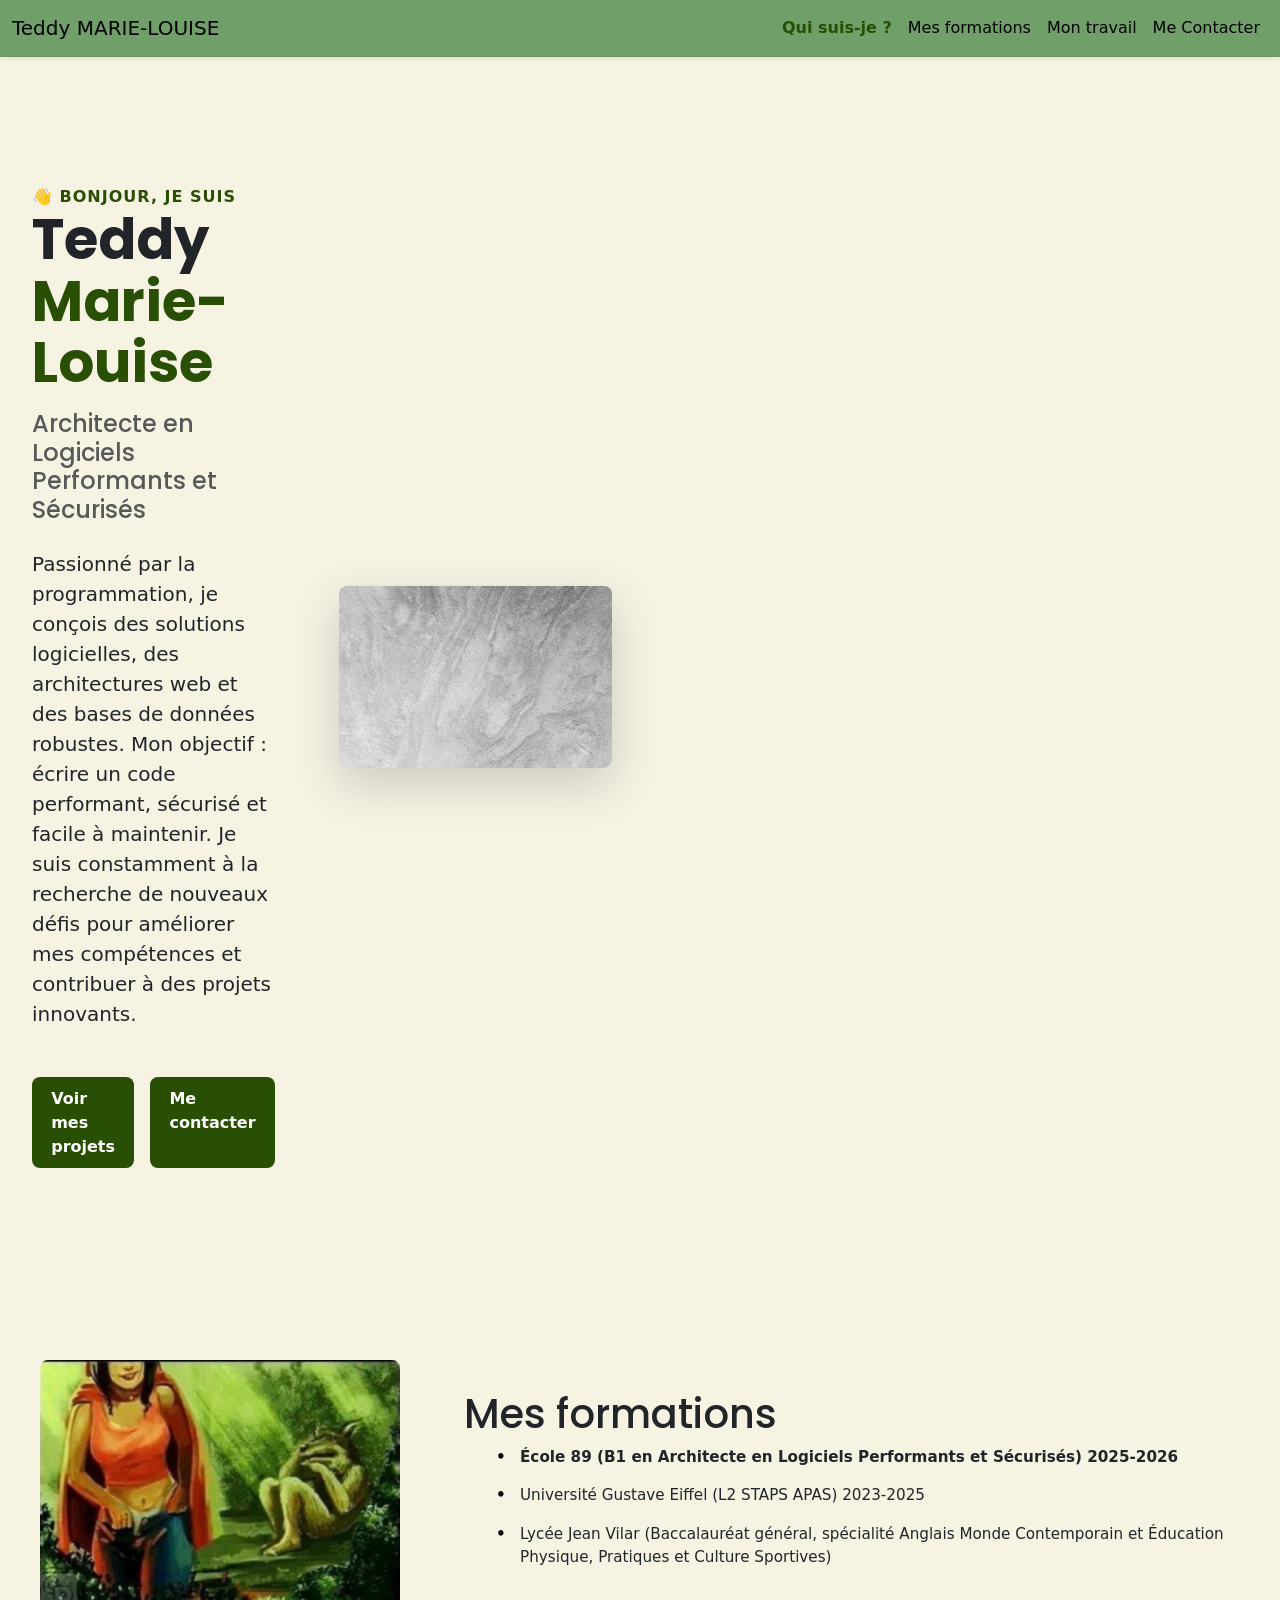
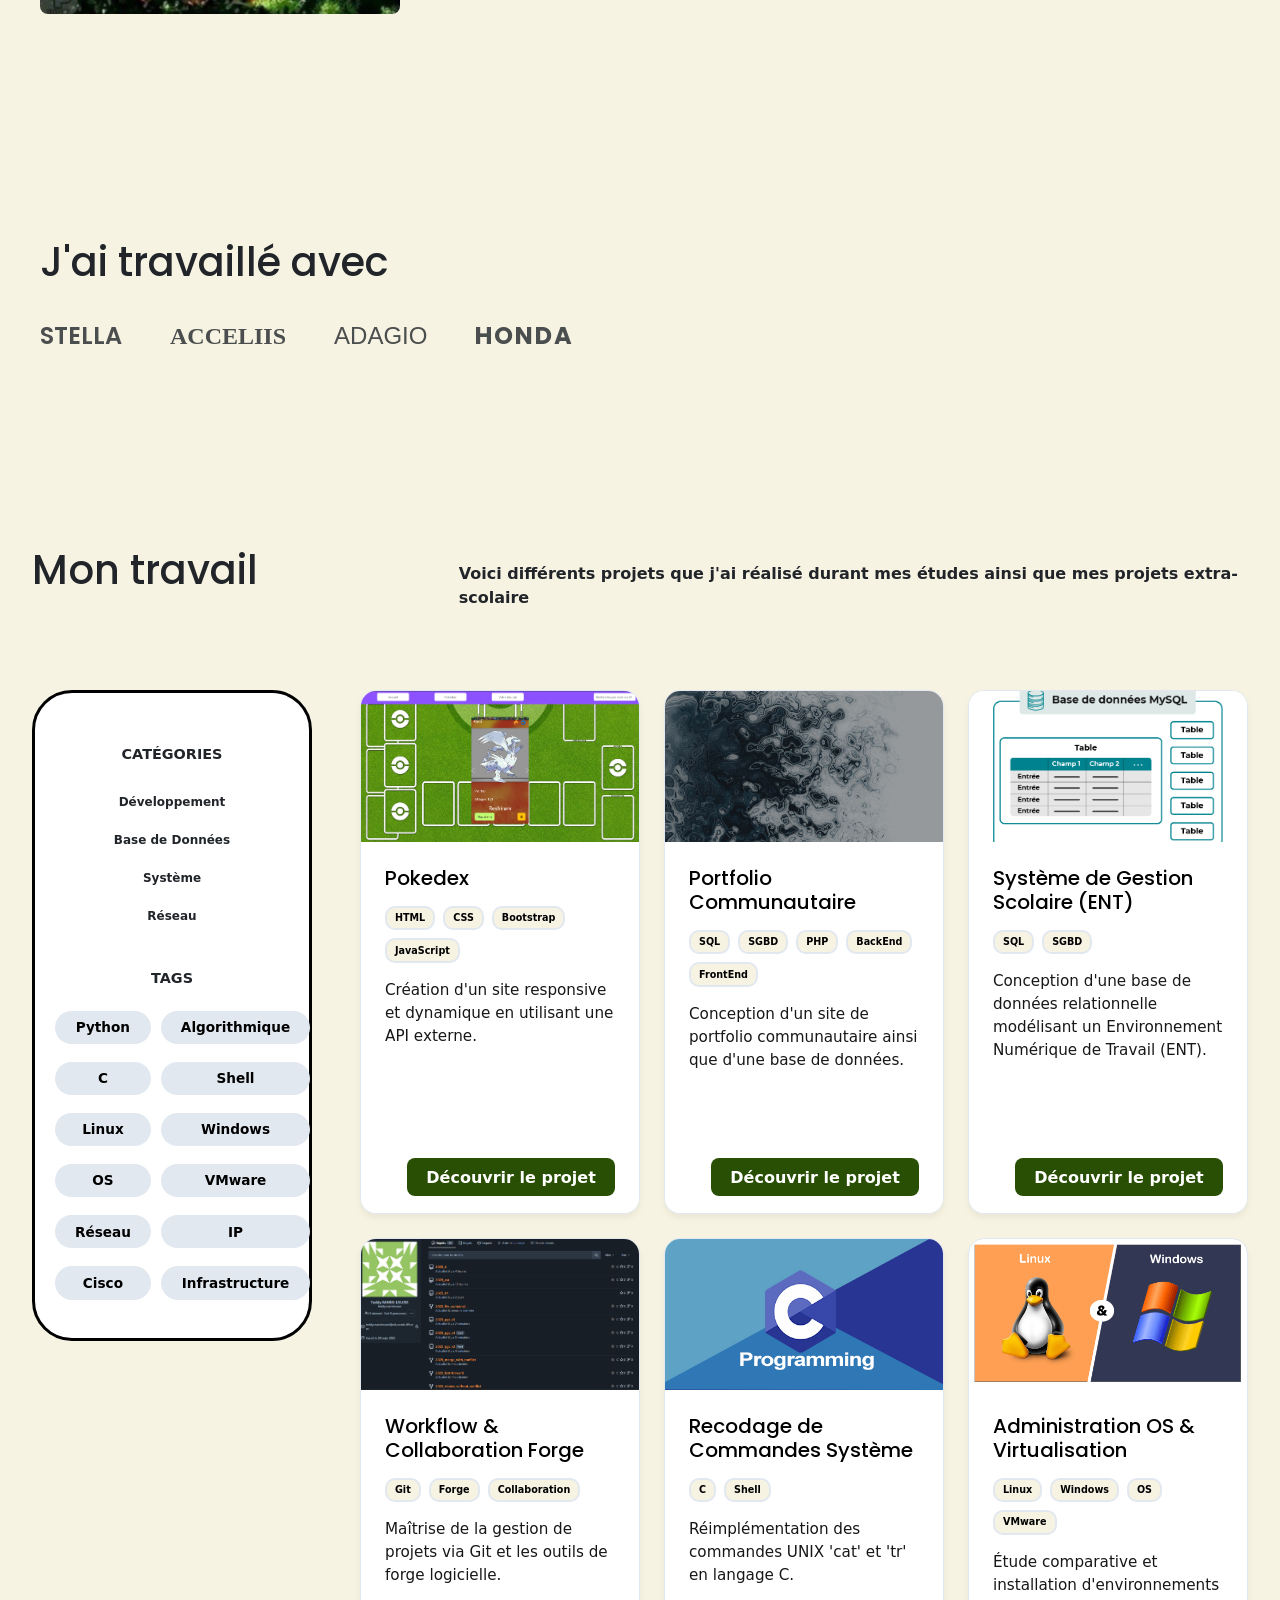
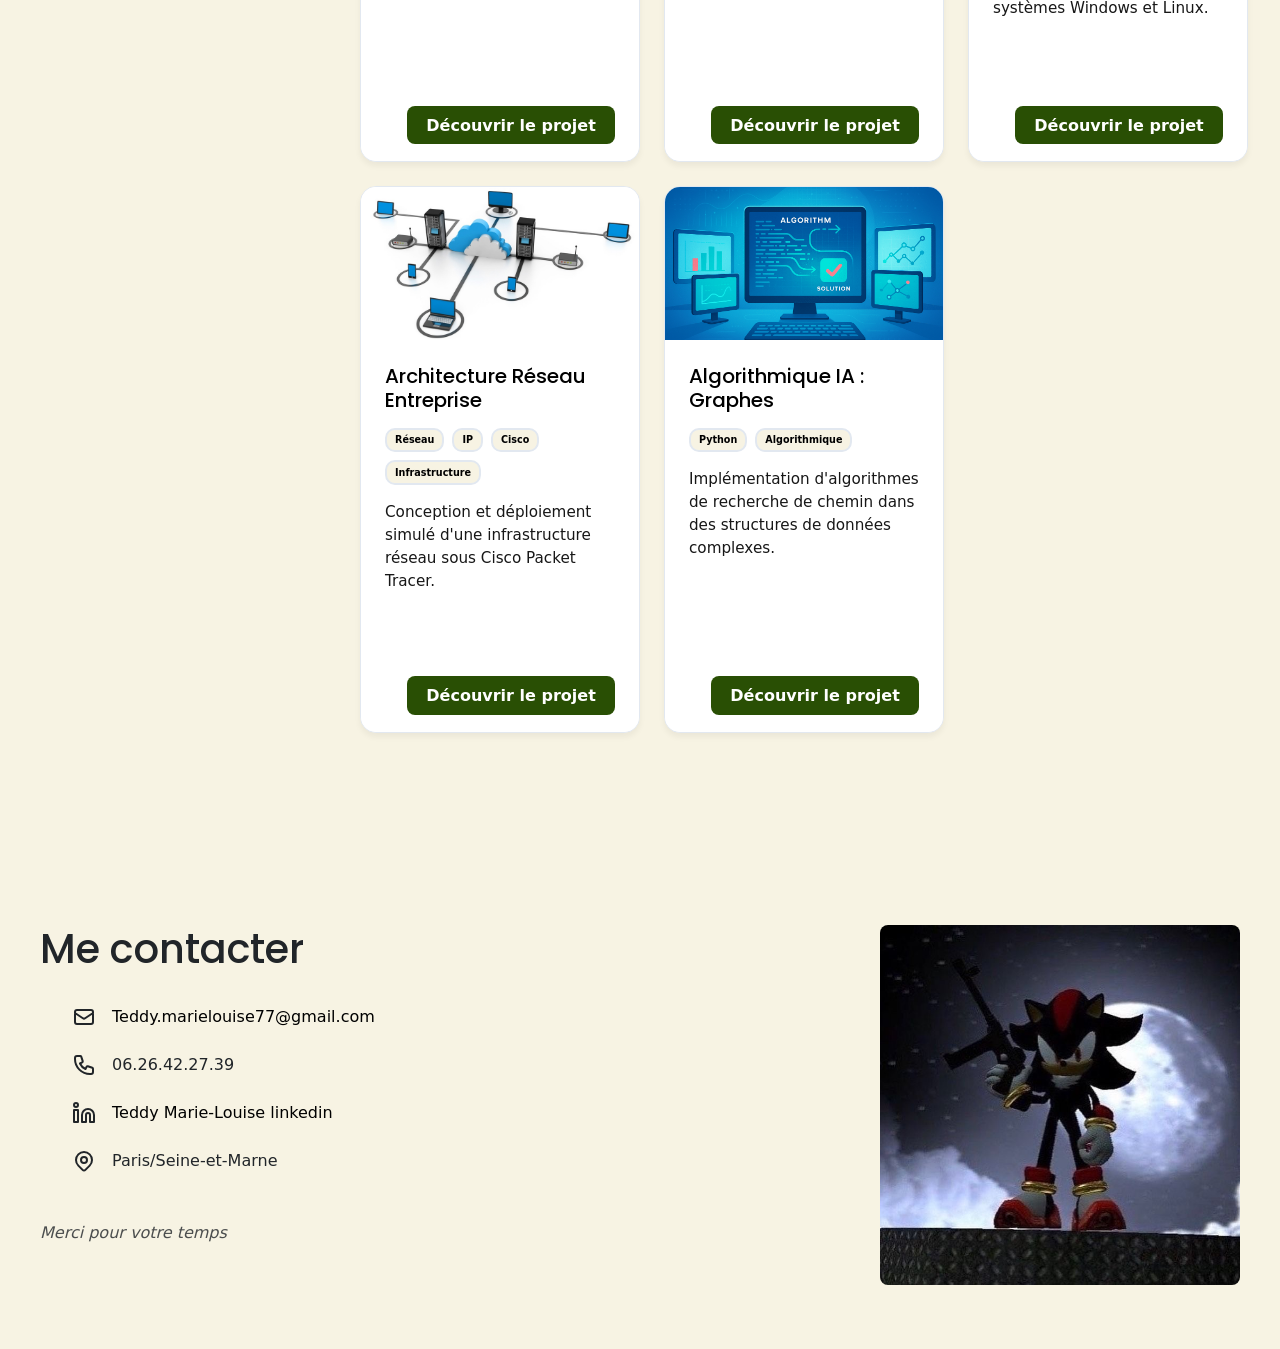
==== index.html @ 8deffcc7 "better pics" ====
<!DOCTYPE html>
<html lang="fr">
<head>
    <meta charset="UTF-8">
    <meta name="viewport" content="width=device-width, initial-scale=1.0">
    <title>Portfolio - Teddy Marie-louise</title>
    <link rel="preconnect" href="https://fonts.googleapis.com">
    <link rel="preconnect" href="https://fonts.gstatic.com" crossorigin>
    <link rel="stylesheet" href="css/style.css">
    <link href="https://fonts.googleapis.com/css2?family=Playfair+Display:ital,wght@0,600;0,700;1,600&family=Montserrat:wght@400;500;600&display=swap" rel="stylesheet">
    <link href="https://cdn.jsdelivr.net/npm/bootstrap@5.3.8/dist/css/bootstrap.min.css" rel="stylesheet" integrity="sha384-sRIl4kxILFvY47J16cr9ZwB07vP4J8+LH7qKQnuqkuIAvNWLzeN8tE5YBujZqJLB" crossorigin="anonymous">
    

</head>
<body data-bs-spy="scroll" data-bs-target=".navbar" data-bs-offset="70" tabindex="0">

<nav id="main-navbar" class="navbar navbar-expand-lg  sticky-top shadow-sm">
    <div class="container-fluid">
        <a class="navbar-brand" href="#presentation">Teddy MARIE-LOUISE</a>
        
        <button class="navbar-toggler" type="button" data-bs-toggle="collapse" data-bs-target="#navbarNav" aria-controls="navbarNav" aria-expanded="false" aria-label="Toggle navigation">
            <span class="navbar-toggler-icon"></span>
        </button>
        
        <div class="collapse navbar-collapse" id="navbarNav">
            <ul class="navbar-nav ms-auto"> <li class="nav-item">
                    <a class="nav-link" href="#presentation">Qui suis-je ?</a>
                </li>
                <li class="nav-item">
                    <a class="nav-link" href="#formations">Mes formations</a>
                </li>
                <li class="nav-item">
                    <a class="nav-link" href="#travail">Mon travail</a>
                </li>
                <li class="nav-item">
                    <a class="nav-link" href="#contact-section">Me Contacter</a>
                </li>
            </ul>
        </div>
    </div>
</nav>



<section id="presentation" class="hero container-portfolio">
    <div class="hero-content">
        <span id="greeting">👋 Bonjour, je suis</span>
        <h1 class="display-3 fw-bold mb-3">Teddy<br><span style="color: var(--accent-color);">Marie-Louise</span></h1>
        <h2 class="h4 mb-4 text-muted">Architecte en Logiciels Performants et Sécurisés</h2>
        <p class="lead mb-5">
            <strong>Passionné par la programmation, je conçois des solutions logicielles, des architectures web et des bases de données robustes. Mon objectif : écrire un code performant, sécurisé et facile à maintenir. Je suis constamment à la recherche de nouveaux défis pour améliorer mes compétences et contribuer à des projets innovants.
            </strong>
        </p>
        <div class="hero-buttons d-flex gap-3">
            <a href="#travail" class="btn-infos">Voir mes projets</a>
            <a href="mailto:Teddy.marielouise77@gmail.com" class="btn-infos">Me contacter</a>
        </div>
    </div>
    <div class="hero-image-wrapper">
        <img class="profile-img shadow-lg" src="images/fd_gris_01.jpg" alt="Teddy Marie-Louise">
    </div>
</section>

    <section id="formations" class="formations">
        <img class="profile-img" src="images/IMG_7376.JPEG" alt="photo 1">

        <div class="formations-content">
            <h2>Mes formations</h2>
            <ul class="formations-list">
                <li><strong>École 89 (B1 en Architecte en Logiciels Performants et Sécurisés) 2025-2026</strong></li>
                <li>Université Gustave Eiffel (L2 STAPS APAS) 2023-2025</li>
                <li>Lycée Jean Vilar (Baccalauréat général, spécialité Anglais Monde Contemporain et Éducation Physique, Pratiques et Culture Sportives)</li>
            </ul>
        </div>
    </section>

    <section id="collaborations" class="collaborations">
        <h2>J'ai travaillé avec</h2>
        <div class="logos">
            <span>STELLA</span>
            <span style="font-family: 'Brush Script MT', cursive;">ACCELIIS</span>
            <span style="font-family: 'Impact', sans-serif; font-weight: normal;">ADAGIO</span>
            <span style="font-weight: bold; letter-spacing: 2px;">HONDA</span>
        </div>
    </section>

<section id="travail" class="travail">
    <div class="container-portfolio">
        <div class="travail-header">
            <h2>Mon travail</h2>
            <p class="bold">Voici différents projets que j'ai réalisé durant mes études ainsi que mes projets extra-scolaire</p>
        </div>

        <div class="travail-wrapper d-flex flex-column flex-lg-row align-items-start gap-5">
            
            <aside class="filter-sidebar">
                
                <div class="filter-group w-100 d-flex flex-column align-items-center mt-3 mb-4">
                    <span class="group-title mb-3">CATÉGORIES</span>
                    <div id="categories-container" class="w-100 d-flex flex-column align-items-center"></div> 
                </div>

                <div class="filter-group w-100 d-flex flex-column align-items-center">
                    <span class="group-title mb-3">TAGS</span>
                    <div class="active-tags w-100" id="tags-container"></div> 
                </div>
            </aside>

            <div class="cards-column flex-grow-1 w-100">
                <div id="container-cards" class="row row-cols-1 row-cols-md-2 row-cols-lg-3 g-4">
                </div>
            </div>

        </div>
    </div>
</section>

    <section id="contact-section" class="contact-section">
        <div class="contact-info">
            <h2>Me contacter</h2>
            <ul class="contact-list">
                <li>
                    <svg fill="none" stroke="currentColor" viewBox="0 0 24 24"><path stroke-linecap="round" stroke-linejoin="round" stroke-width="2" d="M3 8l7.89 5.26a2 2 0 002.22 0L21 8M5 19h14a2 2 0 002-2V7a2 2 0 00-2-2H5a2 2 0 00-2 2v10a2 2 0 002 2z"></path></svg>
                    <a href="mailto:Teddy.marielouise77@gmail.com">Teddy.marielouise77@gmail.com</a>
                </li>
                <li>
                    <svg fill="none" stroke="currentColor" viewBox="0 0 24 24"><path stroke-linecap="round" stroke-linejoin="round" stroke-width="2" d="M3 5a2 2 0 012-2h3.28a1 1 0 01.948.684l1.498 4.493a1 1 0 01-.502 1.21l-2.257 1.13a11.042 11.042 0 005.516 5.516l1.13-2.257a1 1 0 011.21-.502l4.493 1.498a1 1 0 01.684.949V19a2 2 0 01-2 2h-1C9.716 21 3 14.284 3 6V5z"></path></svg>
                    06.26.42.27.39
                </li>
                <li>
                    <svg fill="none" stroke="currentColor" viewBox="0 0 24 24"><path stroke-linecap="round" stroke-linejoin="round" stroke-width="2" d="M16 8a6 6 0 016 6v7h-4v-7a2 2 0 00-2-2 2 2 0 00-2 2v7h-4v-7a6 6 0 016-6zM2 9h4v12H2z"></path><circle cx="4" cy="4" r="2" stroke="currentColor" stroke-width="2"></circle></svg>
                    <a href="https://linkedin.com/" target="_blank">Teddy Marie-Louise linkedin</a>
                </li>
                <li>
                    <svg fill="none" stroke="currentColor" viewBox="0 0 24 24"><path stroke-linecap="round" stroke-linejoin="round" stroke-width="2" d="M17.657 16.657L13.414 20.9a1.998 1.998 0 01-2.827 0l-4.244-4.243a8 8 0 1111.314 0z"></path><path stroke-linecap="round" stroke-linejoin="round" stroke-width="2" d="M15 11a3 3 0 11-6 0 3 3 0 016 0z"></path></svg>
                    Paris/Seine-et-Marne
                </li>
            </ul>
            <p class="merci">Merci pour votre temps</p>
        </div>
        <img class="profile-img" src="images/IMG_7290.JPEG" alt="photo 1">

    </section>


<script src="https://cdn.jsdelivr.net/npm/bootstrap@5.3.8/dist/js/bootstrap.bundle.min.js" integrity="sha384-FKyoEForCGlyvwx9Hj09JcYn3nv7wiPVlz7YYwJrWVcXK/BmnVDxM+D2scQbITxI" crossorigin="anonymous"></script>
<script src="js/data.js"></script>
<script src="js/script.js"></script> 

</body>
</body>
</html>
---- css/style.css ----
/* Variables CSS pour les couleurs */
@import url('https://fonts.googleapis.com/css2?family=Inter:wght@300;400;600&family=Poppins:wght@500;700;800&display=swap');

:root {
    --bg-color: #f7f3e3; /* Gris très clair, plus pro que le beige */
    --surface-color: #ffffff;
    --text-dark: #000000; /* Gris ardoise pour une meilleure lisibilité */
    --text-muted: #171717;
    --accent-color: #294f04; /* Bleu tech de confiance */
    --accent-hover: #81b02b;
    --accent-border: #e2e8f0;
    --font-title: 'Poppins', sans-serif;
    --font-text: 'Inter', sans-serif;
    --filter-bg: #ffffff; 
}

body {
    background-color: var(--bg-color) !important;
    color: var(--text-dark);
    font-family: var(--font-text);
    line-height: 1.7;
    margin: 0 auto;
}
* {
    box-sizing: border-box;
    margin: 0;
    padding: 0;
}
h1, h2, h3 {
    font-family: var(--font-title);
    font-weight: 700;
    color: var(--text-dark);
    margin-bottom: 1rem;
}

/* --- Navigation --- */
nav {
    position: sticky;
    top: 0; 
    z-index: 1000; 
    background: rgba(4, 91, 8, 0.553) !important; /* Blanc translucide */
    backdrop-filter: blur(10px); /* Effet de flou en arrière-plan */
    -webkit-backdrop-filter: blur(10px);
    border-bottom: 1px solid rgba(0, 0, 0, 0.05);
    transition: all 0.3s ease;
}

.navbar-nav .nav-link {
    color: var(--text-dark) !important;
    font-weight: 500;
    transition: color 0.3s;
}

.navbar-nav .nav-link:hover, .navbar-nav .nav-link.active {
    color: var(--accent-color) !important;
    font-weight: bold;
}

.bold {
    font-weight: bold;
    display: inline;
}

/* --- Global Container --- */
.container-portfolio {
    max-width: 1400px;
    margin: 0 auto;
    padding: 2rem;
}

/* --- Section Hero (Haut de page) --- */
.hero {
    display: flex;
    gap: 4rem;
    align-items: center;
    margin-bottom: 6rem;
    margin-top: 6rem;
}

.hero .image-placeholder {
    flex: 1;
    height: 300px;
}

.hero-content {
    flex: 1;
    max-width: 50%;
}

.hero span#greeting {
    color: var(--accent-color);
    font-weight: 600;
    font-size: 1.0rem;
    text-transform: uppercase;
    letter-spacing: 1px;
}

.hero h1 {
    font-size: 3.5rem;
    line-height: 1.1;
    margin-bottom: 0.5rem;
}

.subtitle {
    font-weight: 600;
    font-size: 0.85rem;
    text-transform: uppercase;
    letter-spacing: 1px;
    margin-bottom: 1.5rem;
    display: block;
}

/* --- Images --- */
img.profile-img {
    width: 30%;
    height: auto;
    border-radius: 8px;
    object-fit: cover;
}

/* Utilitaires pour les placeholders d'images */
.image-placeholder {
    background-color: #e0f2fe;
    border-bottom: 40px solid #84cc16;
    border-radius: 8px;
    display: flex;
    align-items: center;
    justify-content: center;
    overflow: hidden;
    position: relative;
}

.image-placeholder::before {
    content: "☁️";
    font-size: 3rem;
    opacity: 0.5;
}

/* --- Sections Communes --- */
section.presentation, 
section.formations, 
section.collaborations, 
section.contact-section {
    padding-bottom: 4rem;
    padding-top: 4rem;
    max-width: 1200px !important;
    margin-left: auto !important;  
    margin-right: auto !important; 
}

/* --- Section Formations --- */
.formations {
    display: flex;
    gap: 4rem;
    align-items: center;
    margin-bottom: 6rem;
}

.formations-content {
    flex: 1;
}

.formations-content h2 {
    font-size: 2.5rem;
}

.formations-list {
    list-style: none;
}

.formations-list li {
    position: relative;
    padding-left: 1.5rem;
    margin-bottom: 1rem;
    font-size: 0.95rem;
}

.formations-list li::before {
    content: "•";
    position: absolute;
    left: 0;
    color: var(--text-dark);
    font-weight: bold;
}

/* --- Section Collaborations --- */
.collaborations {
    margin-bottom: 6rem;
}

.collaborations h2 {
    font-size: 2.5rem;
    margin-bottom: 2rem;
}

.logos {
    display: flex;
    gap: 3rem;
    align-items: center;
    flex-wrap: wrap;
}

.logos span {
    font-family: var(--font-title);
    font-size: 1.5rem;
    font-weight: 600;
    opacity: 0.8;
}

/* --- Section Mon Travail --- */
.travail {
    margin-bottom: 6rem;
}

.travail-header {
    display: flex;
    justify-content: space-between;
    align-items: flex-start;
    margin-bottom: 4rem;
    gap: 2rem;
}

.travail-header h2 {
    font-size: 2.5rem;
    flex: 1;
}

.travail-header p {
    flex: 2;
    padding-top: 1rem;
}

/* --- Sidebar Filtre --- */
.filter-sidebar {
    background-color: var(--filter-bg);
    border: 3px solid black;
    border-radius: 40px;
    padding: 30px 20px;
    width: 280px;
    height: fit-content;
    position: sticky;
    top: 90px; /* Le filtre accompagne le scroll de l'utilisateur */
}

.filter-header-pill, .group-title {
    background: white;
    border: 2px solid var(--filter-border);
    border-radius: 15px;
    padding: 5px 20px;
    font-weight: 800;
    width: 90%;
    text-align: center;
    font-size: 0.9rem;
}

/* Grille pour les tags dans le filtre */
.active-tags {
    display: grid;
    grid-template-columns: 1fr 1fr;
    gap: 10px;
    width: 100%;
}

/* --- Boutons des filtres (Catégories et Tags) --- */
.filter-btn, .tag-pill {
    background-color: white;
    color: var(--filter-border); 
    border: 2px solid var(--filter-border);
    border-radius: 12px;
    padding: 6px 15px; 
    width: 100%;
    font-size: 0.75rem;
    font-weight: 700;
    cursor: pointer;
    transition: all 0.25s ease-in-out; 
    display: flex;
    justify-content: center;
    align-items: center;
}

.filter-btn {
    margin-bottom: 8px; /* Espacement uniquement pour les catégories qui sont en colonne */
}

.filter-btn:hover, .tag-pill:hover {
    background-color: var(--filter-border);
    color: white;
    transform: translateY(-2px); 
    box-shadow: 0 4px 8px rgba(0, 0, 0, 0.1);
}

/* Mode Actif (Bouton sélectionné) */
.filter-btn.active, .tag-pill.active {
    background-color: var(--text-dark); 
    color: white;
    border-color: var(--text-dark);
    transform: translateY(0); 
    box-shadow: inset 0 2px 5px rgba(0, 0, 0, 0.3); 
}

/* Croix rouge pour les tags actifs */
.tag-pill.active::after {
    content: "×";
    font-size: 1.2em;
    margin-left: 8px;
    line-height: 0.5;
    color: #ff8787; 
    transition: color 0.2s ease;
}

.tag-pill.active:hover::after {
    color: #ff5252;
}

/* --- Cartes Projets --- */
.carte-projet {
    background-color: var(--surface-color);
    border: 1px solid var(--accent-border);
    border-radius: 16px;
    padding: 0; /* On retire le padding pour que l'image touche les bords */
    overflow: hidden;
    transition: transform 0.3s cubic-bezier(0.4, 0, 0.2, 1), box-shadow 0.3s ease;
    box-shadow: 0 4px 6px rgba(0, 0, 0, 0.05);
}

.carte-projet:hover {
    transform: translateY(-8px);
    box-shadow: 0 15px 30px rgba(0, 0, 0, 0.1);
}



.image-wrapper {
    position: relative;
    width: 100%;
    height: 220px;
    overflow: hidden;
}

.img-projet {
    width: 100%;
    height: 100%;
    object-fit: cover;
    transition: transform 0.5s ease;
}

.carte-projet:hover .img-projet {
    transform: scale(1.05); /* Zoom léger sur l'image au survol */
}

.card-body-custom {
    padding: 1.5rem;
    background: var(--surface-color);
}

.content-overlay {
    position: absolute;
    bottom: 0;
    left: 0;
    width: 100%;
    padding: 1rem;
    background: linear-gradient(transparent, rgba(0,0,0,0.8));
}

.carte-projet h3 {
    font-size: 1.25rem;
    margin-bottom: 0.5rem;
    color: var(--text-dark);
}

.projet-description {
    color: var(--text-muted);
    font-size: 0.95rem;
    margin-bottom: 1.5rem;
}

.tags {
    display: flex;
    gap: 0.5rem;
    flex-wrap: wrap;
    margin-top: 0.5rem;
}

.tag {
    border: 2px solid var(--accent-border);
    padding: 0.2rem 0.5rem;
    border-radius: 10px;
    font-size: 0.6rem;
    font-weight: 700;
    background-color: var(--bg-color);
    color: var(--text-dark);
}

.card-body-custom {
    display: flex;
    flex-direction: column;
    height: 100%;
}

.btn-infos {
    background-color: var(--accent-color);
    color: white;
    padding: 0.6rem 1.2rem;
    border-radius: 8px;
    text-decoration: none;
    font-weight: 600;
    transition: background-color 0.3s;
    border: none;
}

.btn-infos:hover {
    background-color: var(--accent-hover);
    color: white;
}

/* --- Section Contact --- */
.contact-section {
    display: flex;
    gap: 4rem;
}

.contact-info {
    flex: 1;
}

.contact-info h2 {
    font-size: 2.5rem;
    margin-bottom: 2rem;
}

.contact-list {
    list-style: none;
    margin-bottom: 3rem;
}

.contact-list li {
    display: flex;
    align-items: center;
    gap: 1rem;
    margin-bottom: 1.5rem;
    font-size: 1rem;
}

.contact-list li svg {
    width: 24px;
    height: 24px;
}

.contact-list a {
    color: var(--text-dark);
    text-decoration: none;
}

.contact-list a:hover {
    text-decoration: underline;
}

.merci {
    font-style: italic;
    opacity: 0.8;
}

/* --- Responsive Design (Mobiles & Tablettes) --- */
@media (max-width: 900px) {
    .hero, .formations, .travail-header, .contact-section {
        flex-direction: column;
        gap: 2rem;
    }
    
    .hero h1 {
        font-size: 2.5rem;
    }
    
    .hero-content {
        max-width: 100%;
    }
    
    .filter-sidebar {
        width: 100%;
        position: static; /* Retire le sticky sur mobile pour ne pas bloquer l'écran */
    }
}

/* --- Styles spécifiques à la page détails --- */

.project-main-img {
    transition: transform 0.5s ease;
    max-height: 400px;
    width: 100%;
    object-fit: cover;
}

.project-main-img:hover {
    transform: scale(1.02);
}

.detail-section h2 {
    border-left: 5px solid var(--accent-color);
    padding-left: 1rem;
    color: var(--text-dark);
}

.content-text p {
    font-size: 1.1rem;
    color: var(--text-muted);
    line-height: 1.8;
}

.tag-pill {
    display: inline-block;
    padding: 0.4rem 1rem;
    margin-right: 0.5rem;
    margin-bottom: 0.5rem;
    border-radius: 50px;
    font-size: 0.85rem;
    font-weight: 600;
    background: #e2e8f0;
    color: var(--text-dark);
}

.tag-pill.active {
    background: var(--accent-color);
    color: white;
}

aside .card {
    background: var(--surface-color);
    border: 1px solid var(--accent-border) !important;
}

aside strong {
    color: var(--text-dark);
}

/* Espaces réservés pour le futur contenu */
.content-text em {
    color: var(--accent-color);
    font-style: italic;
    opacity: 0.7;
}


/* --- Mise en page spécifique : Page Détails du projet --- */

.project-title {
    color: var(--text-dark);
    margin-bottom: 0.2rem;
    font-family: var(--font-title);
}

.project-category {
    color: var(--accent-color);
    text-transform: uppercase;
    letter-spacing: 2px;
    font-weight: 600;
}

/* La boîte grise pour les tags (inspirée de ton schéma) */
.tags-box {
    background-color: #f1f5f9; /* Gris très clair */
    border: 2px solid var(--accent-border);
    border-radius: 24px;
    padding: 1.5rem 1rem;
    display: flex;
    flex-wrap: wrap;
    gap: 10px;
    justify-content: center;
    align-content: flex-start;
}

/* Les petits boutons à l'intérieur de la boîte */
.tag-pill-outline {
    background-color: transparent;
    color: var(--text-dark);
    border: 2px solid var(--text-dark);
    border-radius: 20px;
    padding: 0.2rem 0.8rem;
    font-size: 0.75rem;
    font-weight: 700;
    text-transform: uppercase;
}

.content-text {
    color: var(--text-muted);
    line-height: 1.8;
    font-size: 1.05rem;
}

/* L'image sur la colonne de droite */
.image-showcase {
    position: relative;
    border-radius: 16px;
    padding: 10px;
    background: white;
    box-shadow: 0 20px 40px rgba(0, 0, 0, 0.08);
}

.project-detail-img {
    border-radius: 12px;
    width: 100%;
    height: auto;
    object-fit: cover;
}

/* Boîte pointillée pour tes futurs ajouts */
.border-dashed {
    border-style: dashed !important;
    border-width: 2px !important;
    border-color: #cbd5e1 !important;
}

/* --- Style spécifique à la disposition demandée --- */

.project-title-main {
    font-family: var(--font-title);
    font-size: 3rem;
    font-weight: 700;
    color: var(--text-dark);
}

.project-category-sub {
    font-family: var(--font-title);
    font-size: 1.5rem;
    color: #8c7e6a; /* Couleur plus douce pour la catégorie */
    margin-top: -10px;
}

/* Boîte grise pour les tags */
.tags-container-box {
    background-color: #e2e2e2; /* Gris comme sur le schéma */
    border: 2px solid #000;
    border-radius: 35px;
    padding: 25px;
    display: grid;
    grid-template-columns: 1fr 1fr;
    gap: 15px;
    height: fit-content;
}

.tag-item {
    background: #fff;
    border: 2px solid #4a453f;
    border-radius: 15px;
    padding: 2px 10px;
    font-size: 0.7rem;
    font-weight: 800;
    text-align: center;
    text-transform: uppercase;
}

.section-title {
    font-family: var(--font-title);
    font-size: 1.4rem;
    font-weight: 600;
    margin-bottom: 15px;
}

.section-text {
    font-family: var(--font-text);
    color: var(--text-dark);
    line-height: 1.6;
}

/* Image sur le côté */
.image-sidebar img {
    width: 100%;
    height: auto;
    object-fit: cover;
    border: 4px solid white; /* Cadre blanc pour faire ressortir l'image */
}

@media (max-width: 991px) {
    .tags-container-box {
        margin-bottom: 2rem;
    }
}
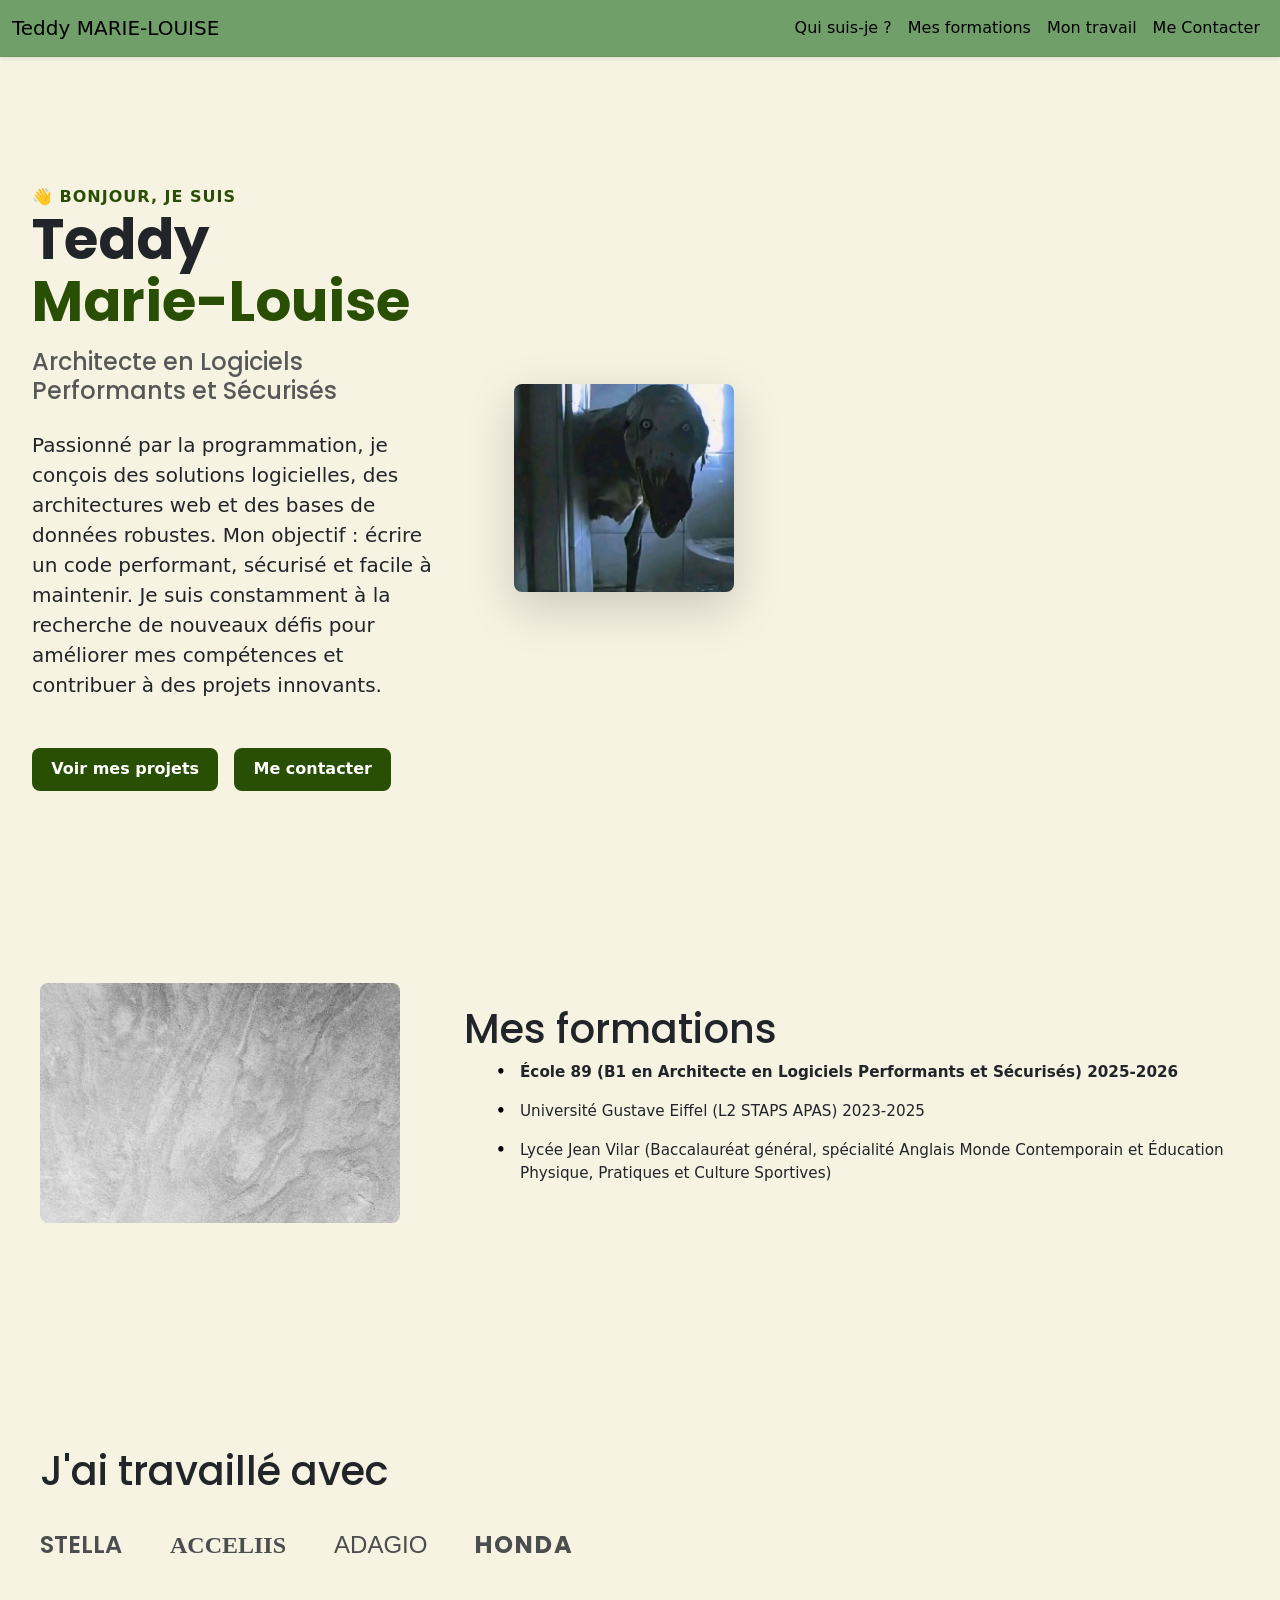
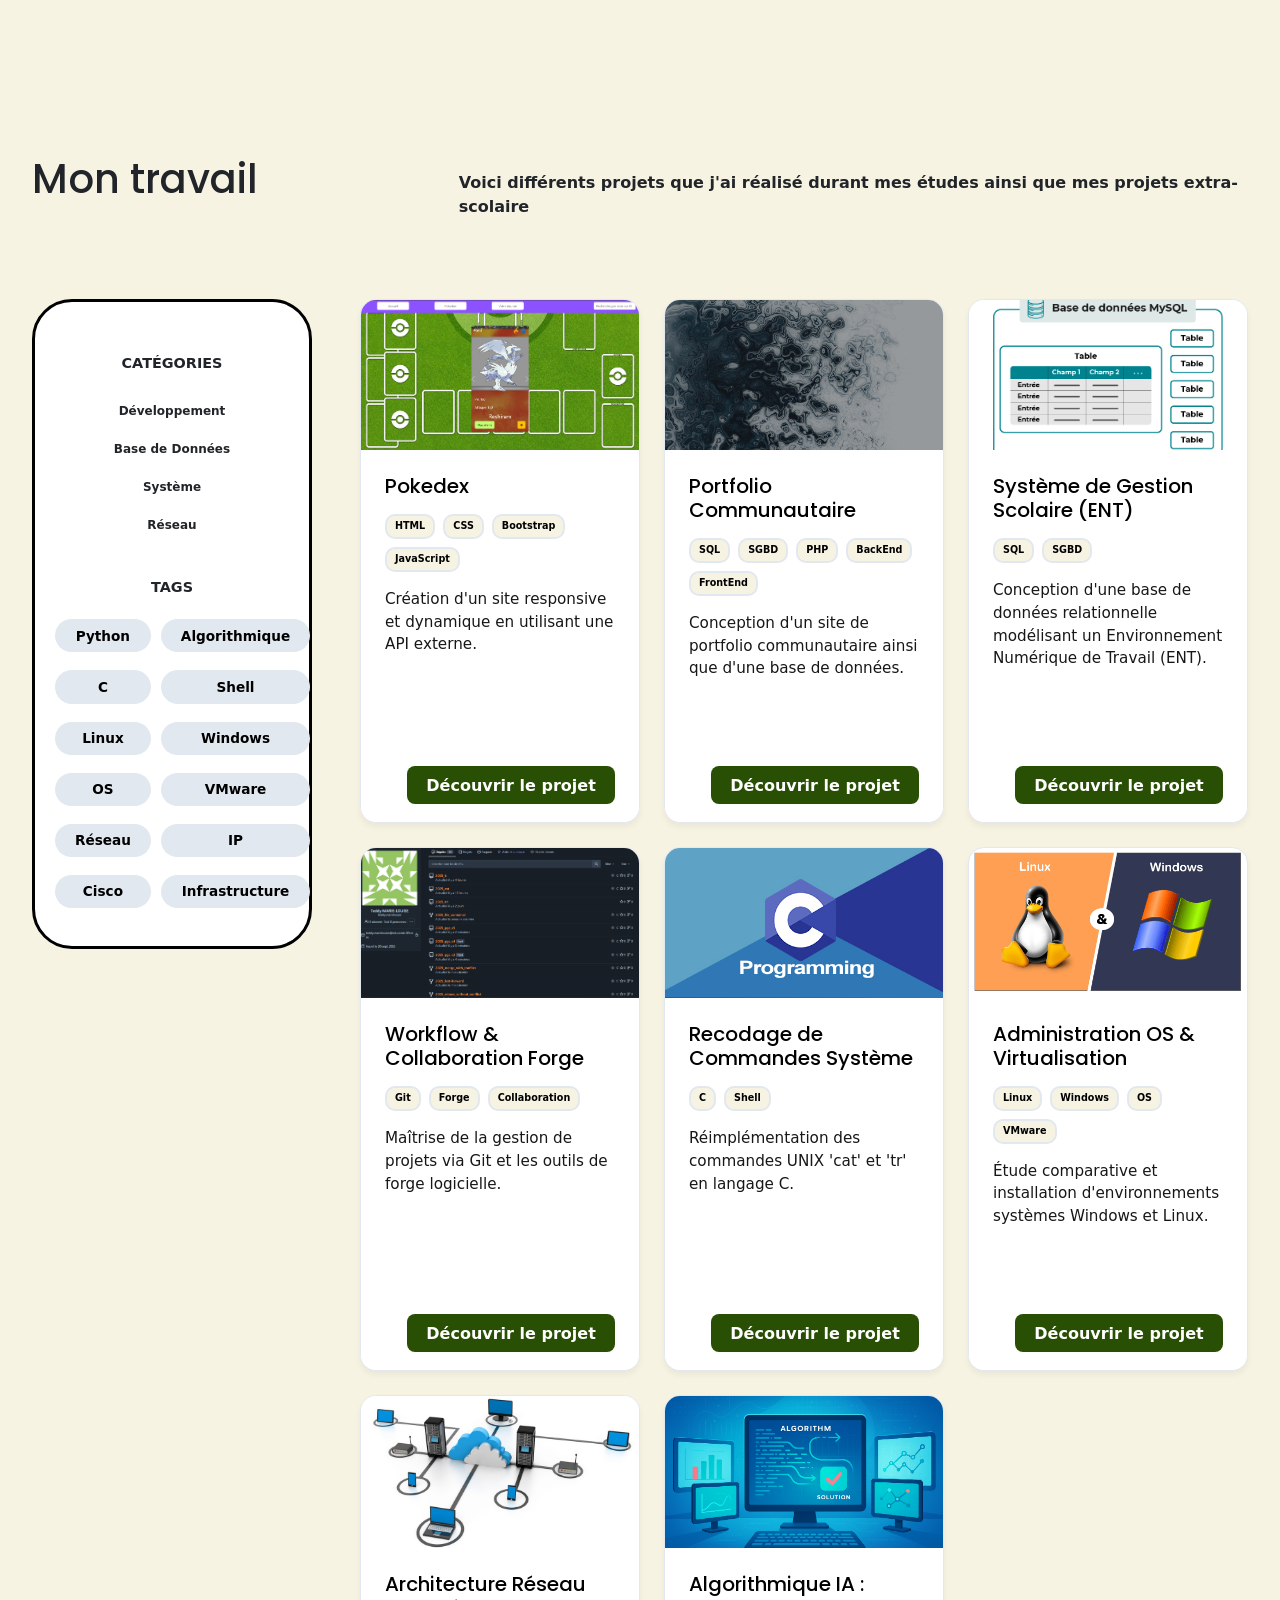
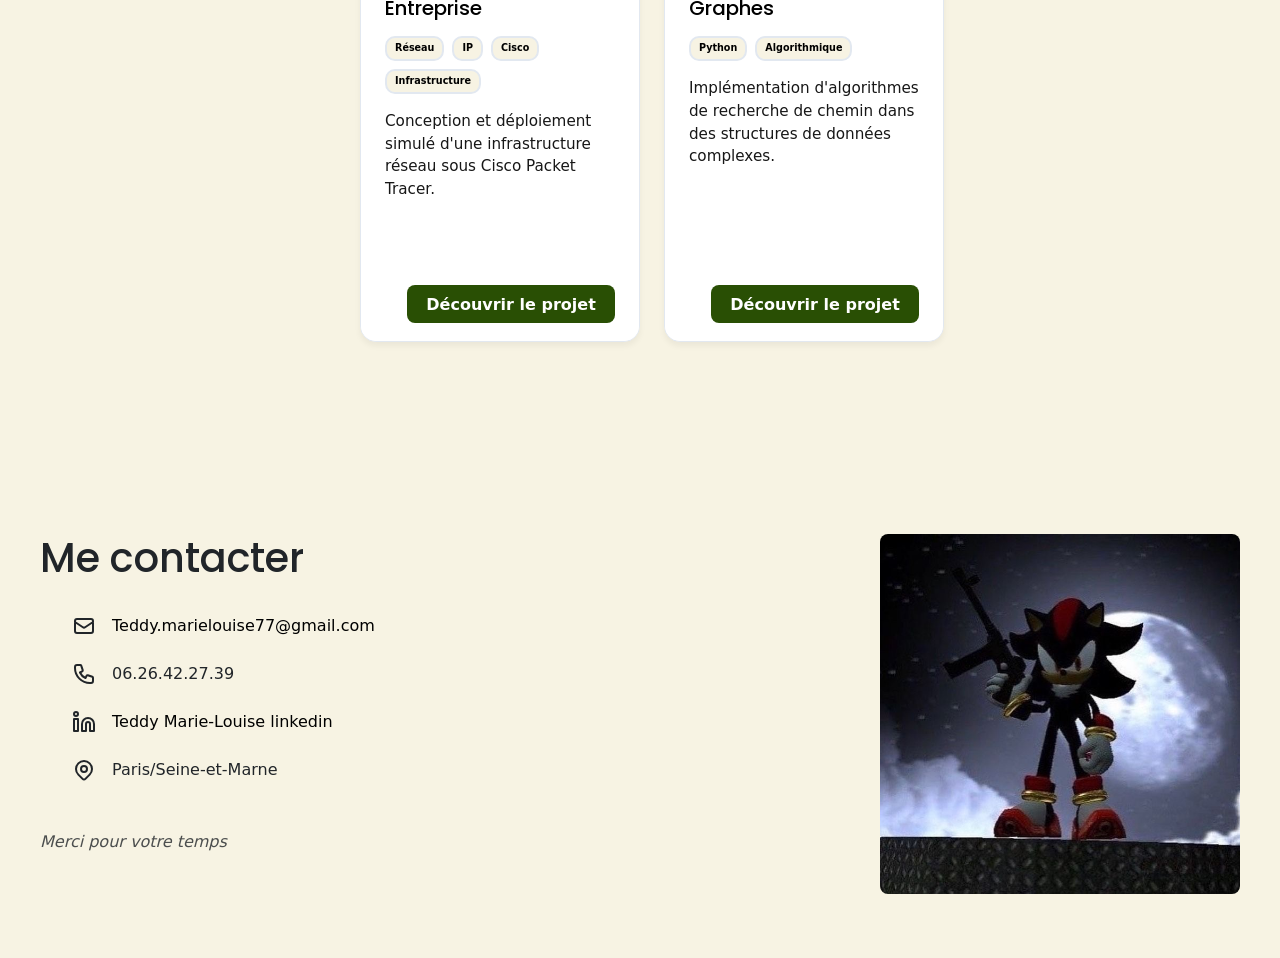
==== commit a5f6898a: "better pic" ====
--- a/index.html
+++ b/index.html
@@ -57,12 +57,12 @@
         </div>
     </div>
     <div class="hero-image-wrapper">
-        <img class="profile-img shadow-lg" src="images/fd_gris_01.jpg" alt="Teddy Marie-Louise">
+        <img class="profile-img shadow-lg" src="images/IMG_7516.JPEG" alt="Teddy Marie-Louise">
     </div>
 </section>
 
     <section id="formations" class="formations">
-        <img class="profile-img" src="images/IMG_7376.JPEG" alt="photo 1">
+        <img class="profile-img" src="images/fd_gris_01.jpg" alt="photo 1">
 
         <div class="formations-content">
             <h2>Mes formations</h2>
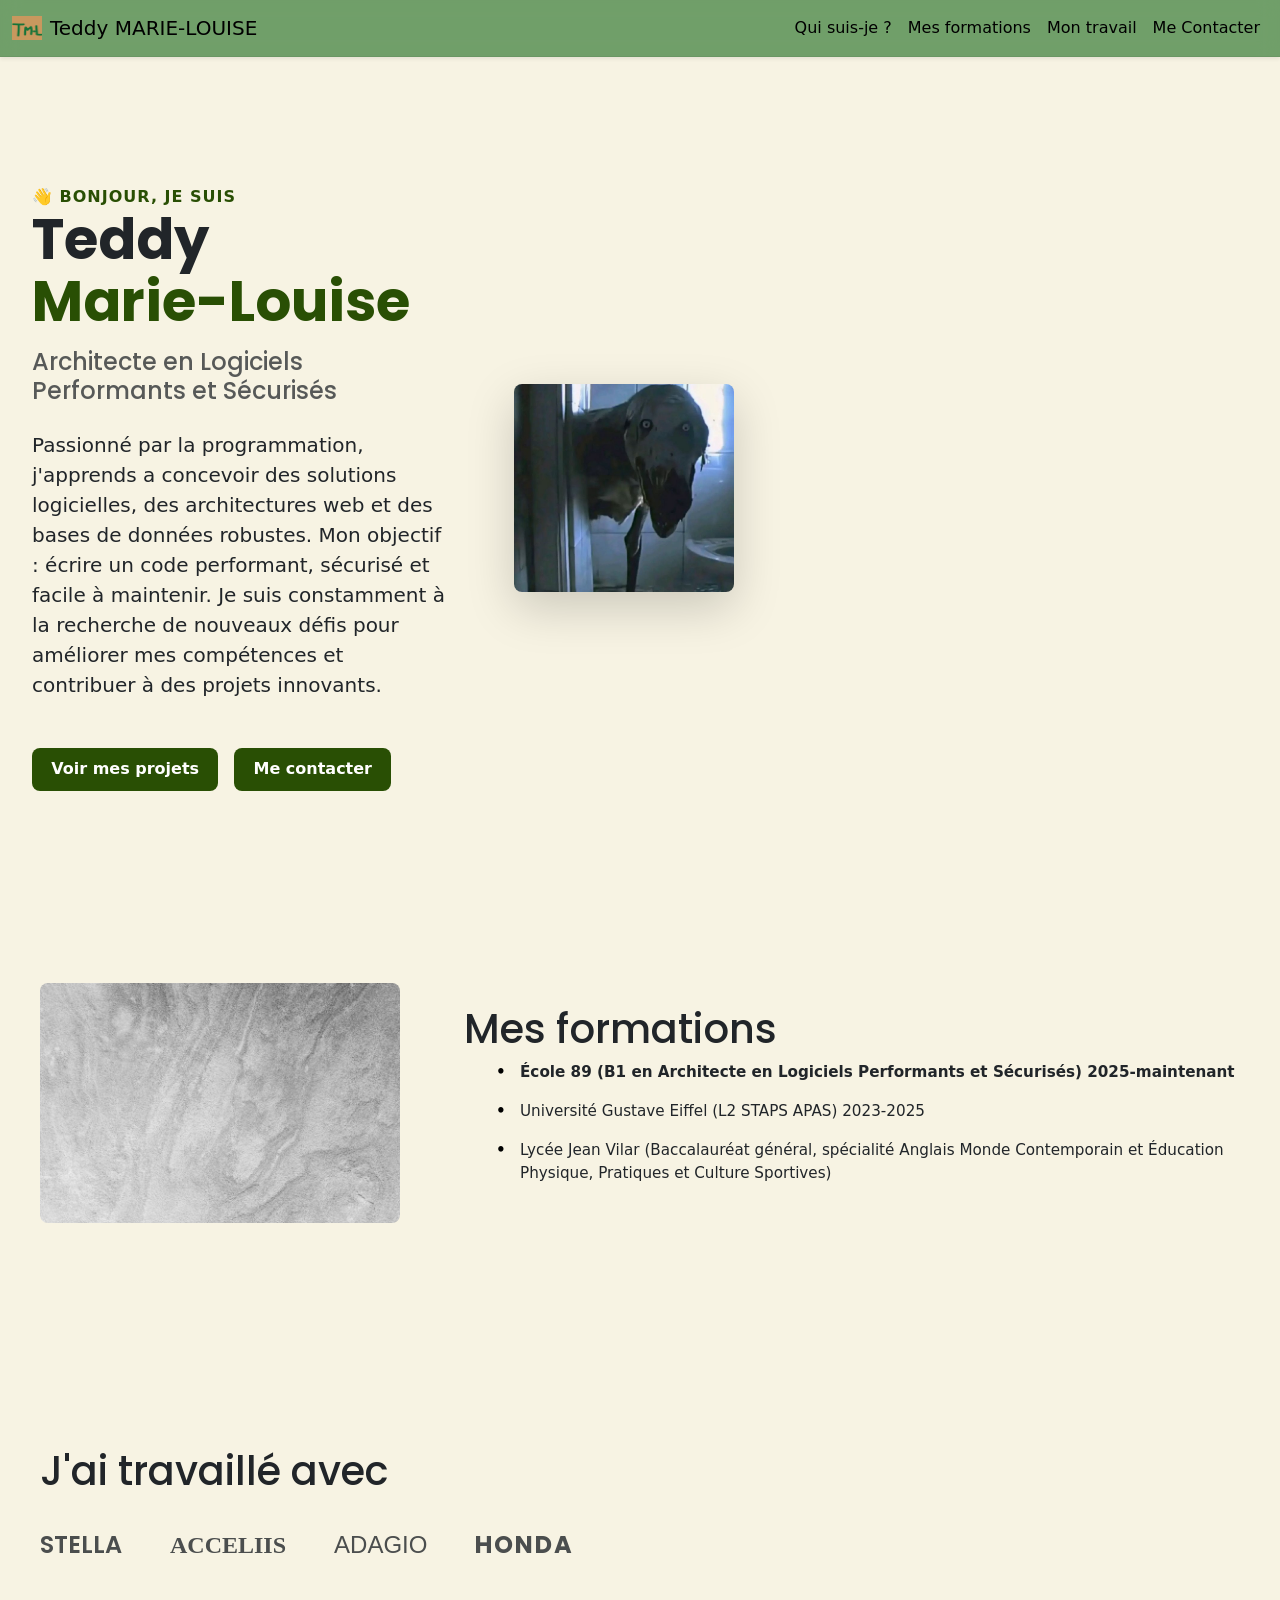
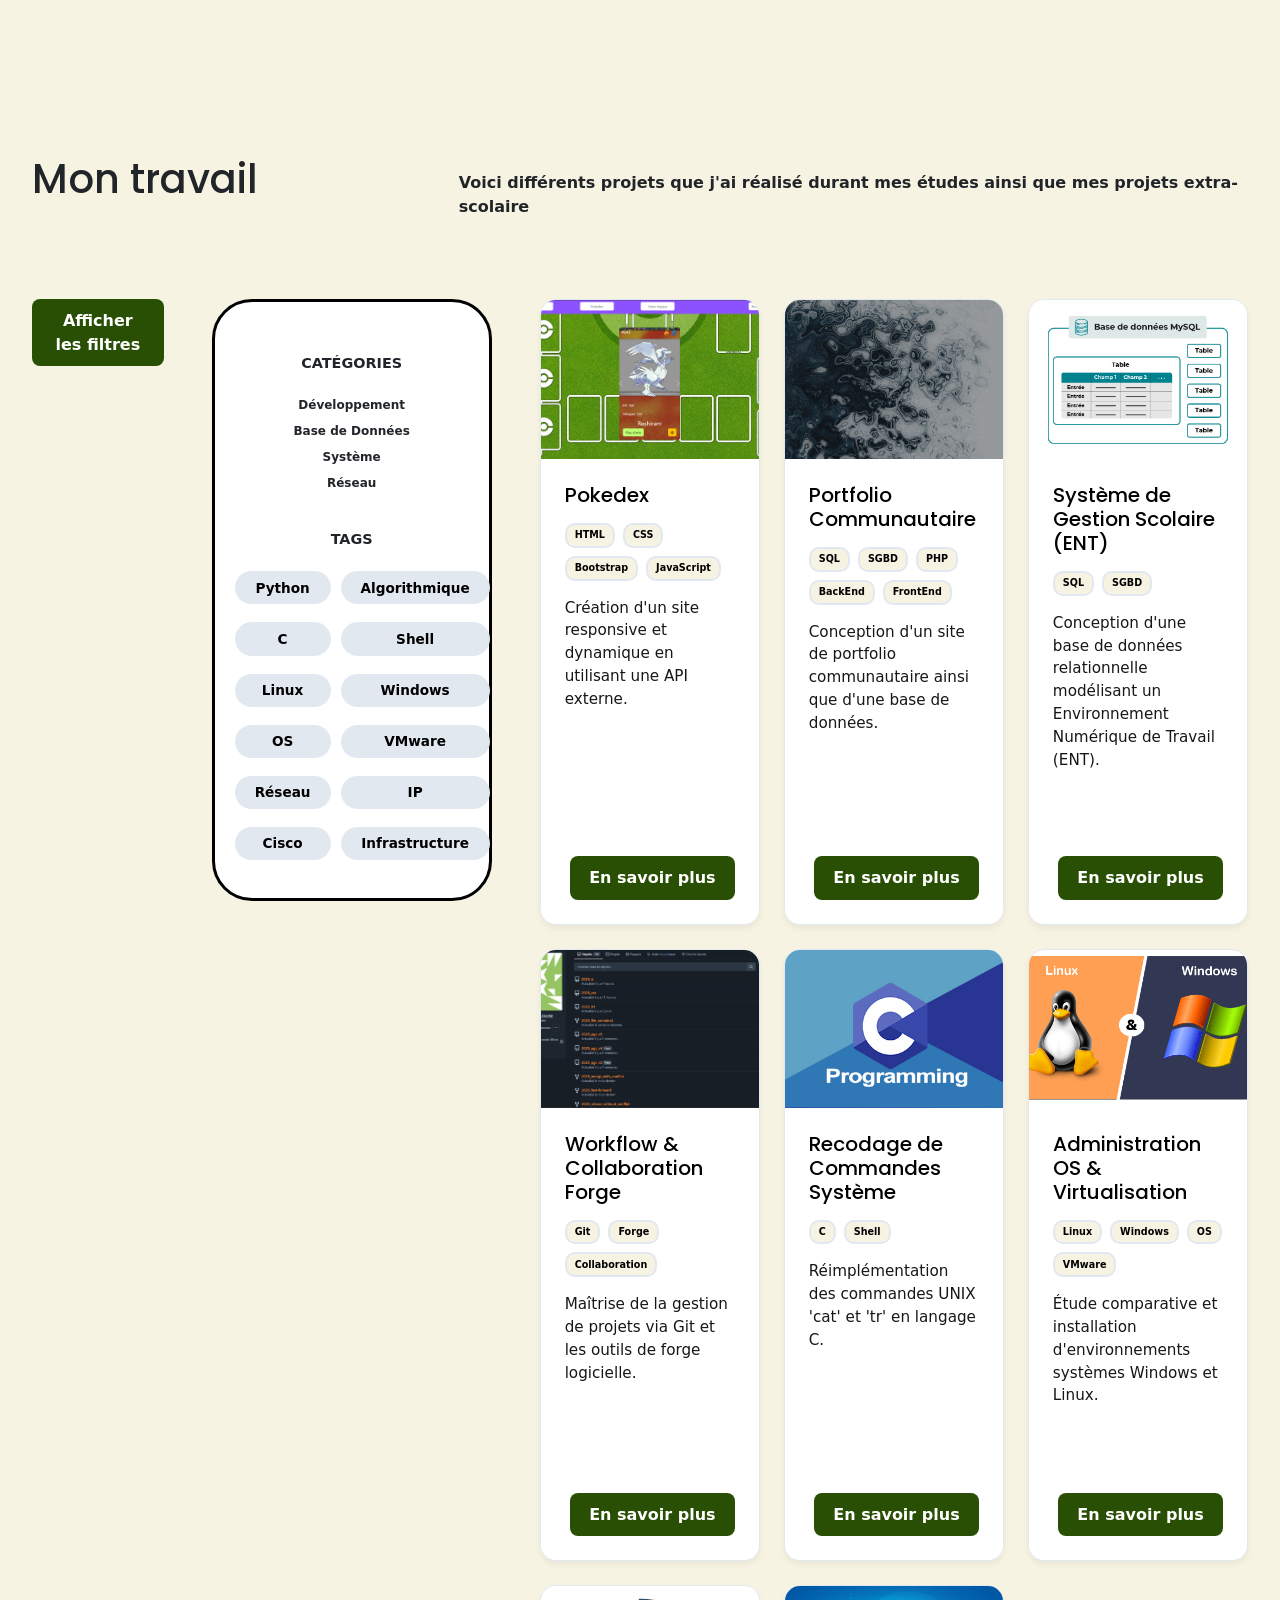
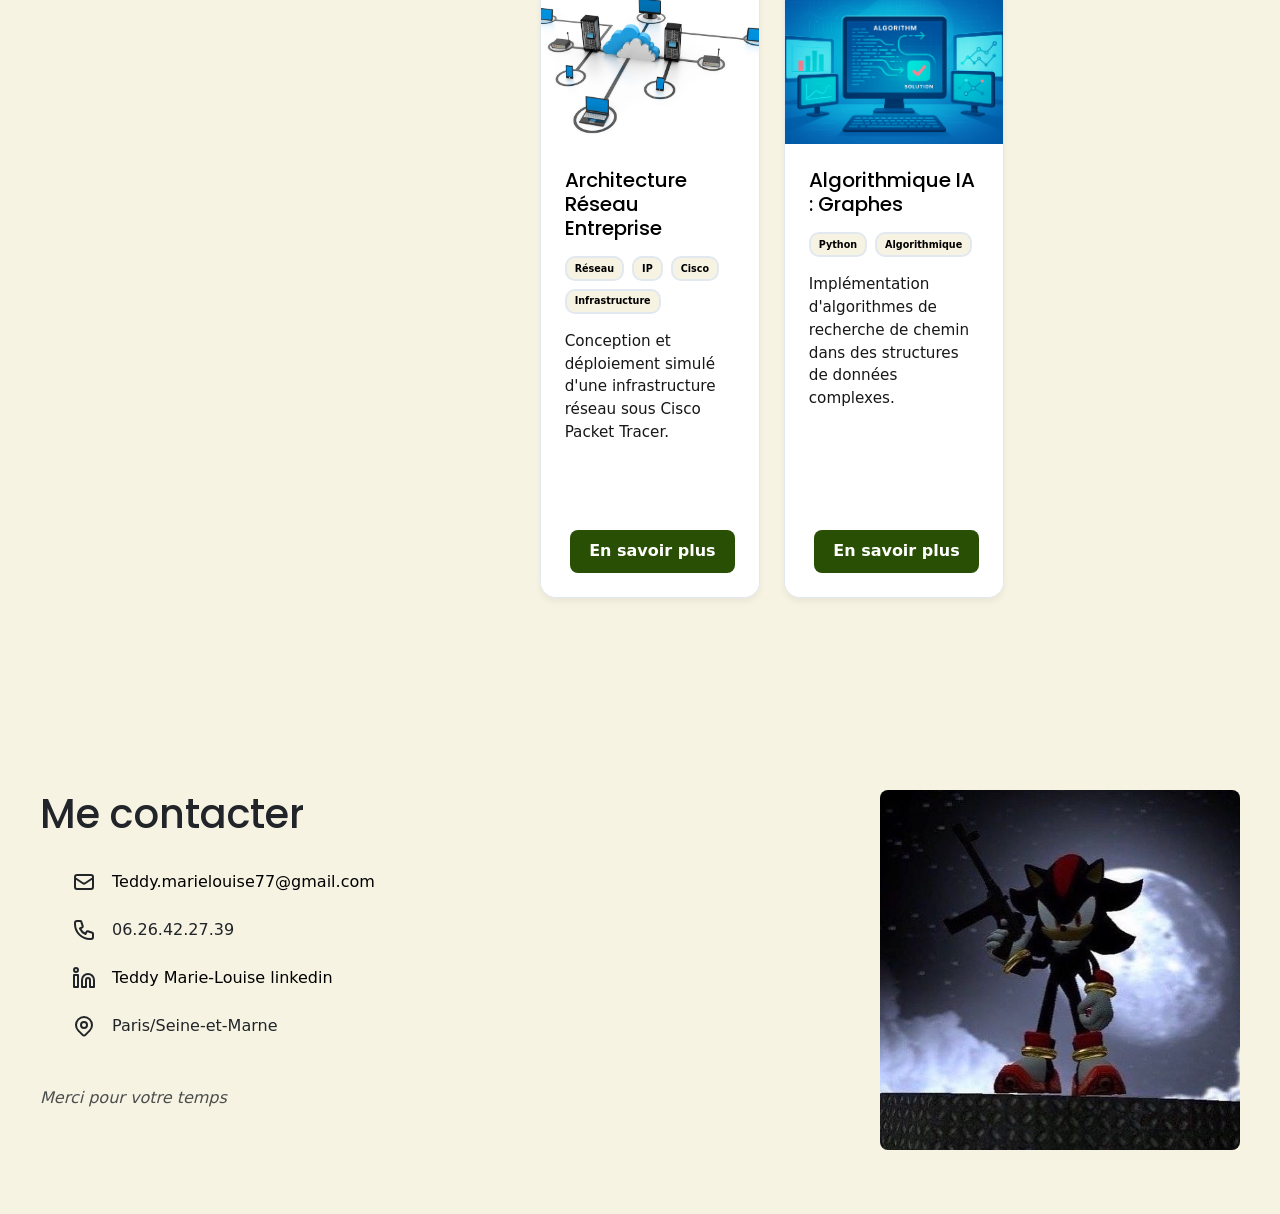
==== commit e875fbfa: "more responsive" ====
--- a/index.html
+++ b/index.html
@@ -14,16 +14,21 @@
 </head>
 <body data-bs-spy="scroll" data-bs-target=".navbar" data-bs-offset="70" tabindex="0">
 
-<nav id="main-navbar" class="navbar navbar-expand-lg  sticky-top shadow-sm">
+<nav id="main-navbar" class="navbar navbar-expand-lg sticky-top shadow-sm">
     <div class="container-fluid">
-        <a class="navbar-brand" href="#presentation">Teddy MARIE-LOUISE</a>
+        
+        <a class="navbar-brand d-flex align-items-center gap-2" href="#presentation">
+            <img src="images/Ted_logo.png" alt="Logo" width="30" height="24" class="d-inline-block">
+            <span>Teddy MARIE-LOUISE</span>
+        </a>
         
         <button class="navbar-toggler" type="button" data-bs-toggle="collapse" data-bs-target="#navbarNav" aria-controls="navbarNav" aria-expanded="false" aria-label="Toggle navigation">
             <span class="navbar-toggler-icon"></span>
         </button>
         
         <div class="collapse navbar-collapse" id="navbarNav">
-            <ul class="navbar-nav ms-auto"> <li class="nav-item">
+            <ul class="navbar-nav ms-auto"> 
+                <li class="nav-item">
                     <a class="nav-link" href="#presentation">Qui suis-je ?</a>
                 </li>
                 <li class="nav-item">
@@ -37,10 +42,9 @@
                 </li>
             </ul>
         </div>
+        
     </div>
 </nav>
-
-
 
 <section id="presentation" class="hero container-portfolio">
     <div class="hero-content">
@@ -48,7 +52,7 @@
         <h1 class="display-3 fw-bold mb-3">Teddy<br><span style="color: var(--accent-color);">Marie-Louise</span></h1>
         <h2 class="h4 mb-4 text-muted">Architecte en Logiciels Performants et Sécurisés</h2>
         <p class="lead mb-5">
-            <strong>Passionné par la programmation, je conçois des solutions logicielles, des architectures web et des bases de données robustes. Mon objectif : écrire un code performant, sécurisé et facile à maintenir. Je suis constamment à la recherche de nouveaux défis pour améliorer mes compétences et contribuer à des projets innovants.
+            <strong>Passionné par la programmation, j'apprends a concevoir des solutions logicielles, des architectures web et des bases de données robustes. Mon objectif : écrire un code performant, sécurisé et facile à maintenir. Je suis constamment à la recherche de nouveaux défis pour améliorer mes compétences et contribuer à des projets innovants.
             </strong>
         </p>
         <div class="hero-buttons d-flex gap-3">
@@ -67,7 +71,7 @@
         <div class="formations-content">
             <h2>Mes formations</h2>
             <ul class="formations-list">
-                <li><strong>École 89 (B1 en Architecte en Logiciels Performants et Sécurisés) 2025-2026</strong></li>
+                <li><strong>École 89 (B1 en Architecte en Logiciels Performants et Sécurisés) 2025-maintenant</strong></li>
                 <li>Université Gustave Eiffel (L2 STAPS APAS) 2023-2025</li>
                 <li>Lycée Jean Vilar (Baccalauréat général, spécialité Anglais Monde Contemporain et Éducation Physique, Pratiques et Culture Sportives)</li>
             </ul>
@@ -93,18 +97,23 @@
 
         <div class="travail-wrapper d-flex flex-column flex-lg-row align-items-start gap-5">
             
-            <aside class="filter-sidebar">
-                
-                <div class="filter-group w-100 d-flex flex-column align-items-center mt-3 mb-4">
-                    <span class="group-title mb-3">CATÉGORIES</span>
-                    <div id="categories-container" class="w-100 d-flex flex-column align-items-center"></div> 
-                </div>
+        <button class="btn-infos" type="button" data-bs-toggle="collapse" data-bs-target="#filterCollapse">
+            Afficher les filtres
+        </button>
 
-                <div class="filter-group w-100 d-flex flex-column align-items-center">
-                    <span class="group-title mb-3">TAGS</span>
-                    <div class="active-tags w-100" id="tags-container"></div> 
-                </div>
-            </aside>
+        <aside class="filter-sidebar collapse d-lg-block" id="filterCollapse">
+            
+            <div class="filter-group w-100 d-flex flex-column align-items-center mt-3 mb-4">
+                <span class="group-title mb-3">CATÉGORIES</span>
+                <div id="categories-container" class="w-100 d-flex flex-column align-items-start align-items-lg-center"></div> 
+            </div>
+
+            <div class="filter-group w-100 d-flex flex-column align-items-center">
+                <span class="group-title mb-3">TAGS</span>
+                <div class="active-tags w-100" id="tags-container"></div> 
+            </div>
+            
+        </aside>
 
             <div class="cards-column flex-grow-1 w-100">
                 <div id="container-cards" class="row row-cols-1 row-cols-md-2 row-cols-lg-3 g-4">
@@ -143,6 +152,34 @@
     </section>
 
 
+    <div id="projectModal" class="modal">
+    <div class="modal-content">
+        <span class="close-modal">&times;</span>
+        <h2 id="modalTitle" class="display-6 fw-bold">Titre du Projet</h2>
+        
+        <div class="modal-body mt-4">
+            <div class="row align-items-center">
+                <div class="col-md-5 mb-4 mb-md-0 text-center">
+                    <img id="modalImage" src="" alt="Aperçu du projet" class="img-fluid rounded-4 shadow-sm" style="max-height: 300px; object-fit: cover;">
+                </div>
+                <div class="col-md-7">
+                    <div class="modal-tags mb-3" id="modalTags"></div>
+                    
+                    <h4 class="h5 fw-bold mb-2">Description détaillée</h4>
+                    <p id="modalDesc" class="modal-description text-muted mb-4"></p>
+                    
+                    <h4 class="h5 fw-bold mb-2">Contraintes & Défis</h4>
+                    <div class="project-constraints-bubble">
+                        <p id="modalConstraints" class="mb-0"></p>
+                    </div>
+                    <h4 class="h5 fw-bold mb-2 mt-4">Liens github</h4>
+                    <p id="modalGithubLinks" class="text-decoration-underline"></p>
+                </div>
+            </div>
+        </div>
+    </div>
+</div>
+
 <script src="https://cdn.jsdelivr.net/npm/bootstrap@5.3.8/dist/js/bootstrap.bundle.min.js" integrity="sha384-FKyoEForCGlyvwx9Hj09JcYn3nv7wiPVlz7YYwJrWVcXK/BmnVDxM+D2scQbITxI" crossorigin="anonymous"></script>
 <script src="js/data.js"></script>
 <script src="js/script.js"></script> 
--- a/css/style.css
+++ b/css/style.css
@@ -43,6 +43,7 @@
     -webkit-backdrop-filter: blur(10px);
     border-bottom: 1px solid rgba(0, 0, 0, 0.05);
     transition: all 0.3s ease;
+    text-align: center;
 }
 
 .navbar-nav .nav-link {
@@ -267,7 +268,6 @@
     color: var(--filter-border); 
     border: 2px solid var(--filter-border);
     border-radius: 12px;
-    padding: 6px 15px; 
     width: 100%;
     font-size: 0.75rem;
     font-weight: 700;
@@ -465,21 +465,92 @@
     .hero, .formations, .travail-header, .contact-section {
         flex-direction: column;
         gap: 2rem;
+        margin-top: 0.5rem;
+        margin-bottom: 1rem;
     }
     
     .hero h1 {
-        font-size: 2.5rem;
-    }
+        font-size: 1.5rem;
+    }
+
+    .hero .subtitle {
+        font-size: 0.75rem;
+    }
+
+    .hero h2 {
+        font-size: 1.2rem;
+    }
+
+    .hero span #greeting {
+        font-size: 0.75rem;
+    }
+
+    .hero p {
+        font-size: 1.2rem;
+    }
+
     
     .hero-content {
         max-width: 100%;
     }
+    
+    
+    /*  filtre tags dans le filtre sur mobile */
+
+#categories-container {
+    display: grid !important;
+    grid-template-columns: 1fr 1fr; /* Deux colonnes de taille égale */
+    gap: 0.25rem; /* L'espace entre les boutons */
+}
+    
     
     .filter-sidebar {
         width: 100%;
         position: static; /* Retire le sticky sur mobile pour ne pas bloquer l'écran */
-    }
-}
+        border-collapse: collapse;
+        padding-top: 0.5rem;
+    }
+
+    .group-title {
+        width: 100%;
+        font-size: 0.75rem;
+        text-align: left;
+    }
+
+    .filter-btn {
+        width: 100%; /* Le bouton remplit sa case de la grille */
+        margin-bottom: 0; /* On enlève la marge du bas car le 'gap' de la grille s'en occupe */
+        text-align: center; /* Plus propre pour un affichage en grille */
+        font-size: 0.75rem;
+        background-color: #f1f5f9;
+        border-radius: 0%;
+    }
+
+    #tags-container {
+        display: grid !important;
+        grid-template-columns: 1fr 1fr 1fr; /* Deux colonnes de taille égale */
+        gap: 0.25rem;
+    }
+
+.tag-pill {
+        width: 100%;
+        /* 1. Taille de police adaptée au mobile */
+        font-size: 0.6rem; 
+        
+        /* 2. Réduire le padding pour laisser de la place au texte */
+        padding: 4px 2px; 
+        
+        /* 3. Forcer le texte à rester sur une seule ligne ou à se couper proprement */
+        white-space: nowrap;      /* Empêche le texte de revenir à la ligne */
+        overflow: hidden;         /* Coupe ce qui dépasse de la case */
+        text-overflow: ellipsis;  /* Ajoute "..." si le mot est vraiment trop long */
+        
+        display: block;           /* Nécessaire pour que text-overflow fonctionne */
+        text-align: center;
+        border-radius: 0%;
+    }
+}
+
 
 /* --- Styles spécifiques à la page détails --- */
 
@@ -669,8 +740,188 @@
     border: 4px solid white; /* Cadre blanc pour faire ressortir l'image */
 }
 
-@media (max-width: 991px) {
-    .tags-container-box {
-        margin-bottom: 2rem;
-    }
-}+/* =========================================
+   MODAL (POP-UP) STYLES
+========================================= */
+.modal { 
+    display: none; 
+    position: fixed; 
+    z-index: 2000; 
+    left: 0; 
+    top: 0; 
+    width: 100%; 
+    height: 100%; 
+    background-color: rgba(0,0,0,0.6); /* Fond assombri */
+    backdrop-filter: blur(5px); /* Effet verre dépoli sur le fond */
+    -webkit-backdrop-filter: blur(5px);
+    animation: fadeIn 0.3s; 
+}
+
+.modal-content { 
+    background-color: var(--surface-color); 
+    margin: 5vh auto; 
+    padding: 35px; 
+    border-radius: 20px; 
+    width: 90%; 
+    max-width: 900px; 
+    position: relative; 
+    box-shadow: 0 25px 50px rgba(0,0,0,0.2); 
+    animation: slideUp 0.3s ease-out; 
+    max-height: 90vh; 
+    overflow-y: auto; /* Permet de scroller à l'intérieur si le texte est long */
+}
+
+.close-modal { 
+    position: absolute; 
+    right: 25px; 
+    top: 20px; 
+    font-size: 32px; 
+    cursor: pointer; 
+    color: var(--text-muted); 
+    transition: color 0.2s;
+    line-height: 1;
+}
+
+.close-modal:hover { 
+    color: var(--accent-color); 
+}
+
+#modalTitle {
+    color: var(--text-dark);
+    font-family: var(--font-title);
+    padding-right: 40px; /* Évite que le texte passe sous la croix */
+}
+
+.modal-description { 
+    font-size: 1.05rem; 
+    line-height: 1.7;
+}
+
+.project-constraints-bubble { 
+    background-color: #f1f5f9; 
+    border-left: 4px solid var(--accent-color); 
+    padding: 15px 20px; 
+    border-radius: 0 12px 12px 0; 
+    font-size: 0.95rem; 
+    color: var(--text-dark); 
+}
+
+.tag-pill-modal {
+    display: inline-block;
+    background: transparent;
+    border: 2px solid var(--accent-color); 
+    color: var(--accent-color); 
+    padding: 4px 12px; 
+    border-radius: 20px; 
+    font-size: 0.75rem; 
+    margin-right: 6px;
+    margin-bottom: 6px;
+    font-weight: 700;
+    text-transform: uppercase;
+}
+
+/* =========================================
+   MODAL (POP-UP) STYLES
+========================================= */
+.modal { 
+    display: none; 
+    position: fixed; 
+    z-index: 2000; 
+    left: 0; 
+    top: 0; 
+    width: 100%; 
+    height: 100%; 
+    background-color: rgba(0,0,0,0.6); /* Fond assombri */
+    backdrop-filter: blur(5px); /* Effet verre dépoli sur le fond */
+    -webkit-backdrop-filter: blur(5px);
+    animation: fadeIn 0.3s; 
+}
+
+.modal-content { 
+    background-color: var(--surface-color); 
+    margin: 5vh auto; 
+    padding: 35px; 
+    border-radius: 20px; 
+    width: 90%; 
+    max-width: 900px; 
+    position: relative; 
+    box-shadow: 0 25px 50px rgba(0,0,0,0.2); 
+    animation: slideUp 0.3s ease-out; 
+    max-height: 90vh; 
+    overflow-y: auto; /* Permet de scroller à l'intérieur si le texte est long */
+}
+
+.close-modal { 
+    position: absolute; 
+    right: 25px; 
+    top: 20px; 
+    font-size: 32px; 
+    cursor: pointer; 
+    color: var(--text-muted); 
+    transition: color 0.2s;
+    line-height: 1;
+}
+
+.close-modal:hover { 
+    color: var(--accent-color); 
+}
+
+#modalTitle {
+    color: var(--text-dark);
+    font-family: var(--font-title);
+    padding-right: 40px; /* Évite que le texte passe sous la croix */
+}
+
+.modal-description { 
+    font-size: 1.05rem; 
+    line-height: 1.7;
+}
+
+.project-constraints-bubble { 
+    background-color: #f1f5f9; 
+    border-left: 4px solid var(--accent-color); 
+    padding: 15px 20px; 
+    border-radius: 0 12px 12px 0; 
+    font-size: 0.95rem; 
+    color: var(--text-dark); 
+}
+
+.tag-pill-modal {
+    display: inline-block;
+    background: transparent;
+    border: 2px solid var(--accent-color); 
+    color: var(--accent-color); 
+    padding: 4px 12px; 
+    border-radius: 20px; 
+    font-size: 0.75rem; 
+    margin-right: 6px;
+    margin-bottom: 6px;
+    font-weight: 700;
+    text-transform: uppercase;
+}
+
+/* Animations clés */
+@keyframes fadeIn { 
+    from { opacity: 0; } 
+    to { opacity: 1; } 
+}
+@keyframes slideUp { 
+    from { transform: translateY(50px); opacity: 0; } 
+    to { transform: translateY(0); opacity: 1; } 
+}
+
+/* Animations clés */
+@keyframes fadeIn { 
+    from { opacity: 0; } 
+    to { opacity: 1; } 
+}
+@keyframes slideUp { 
+    from { transform: translateY(50px); opacity: 0; } 
+    to { transform: translateY(0); opacity: 1; } 
+}
+
+
+
+
+
+
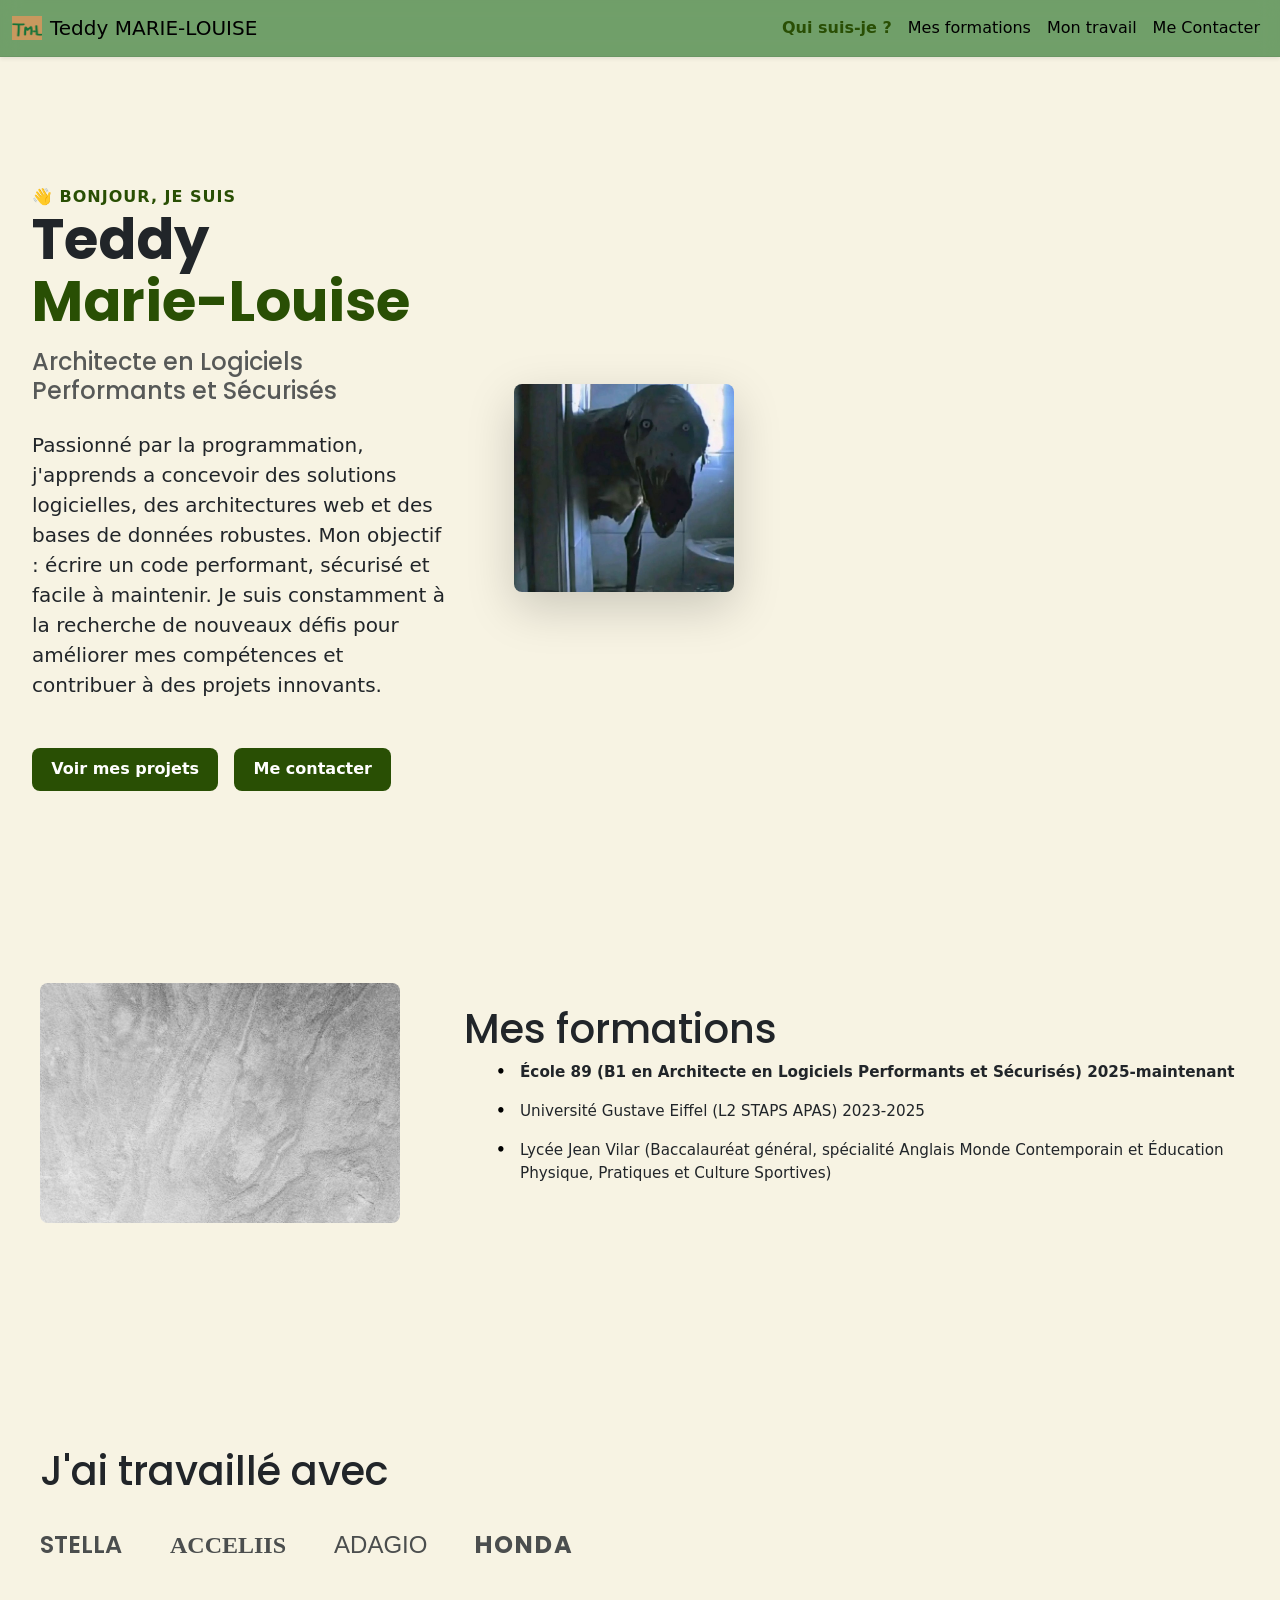
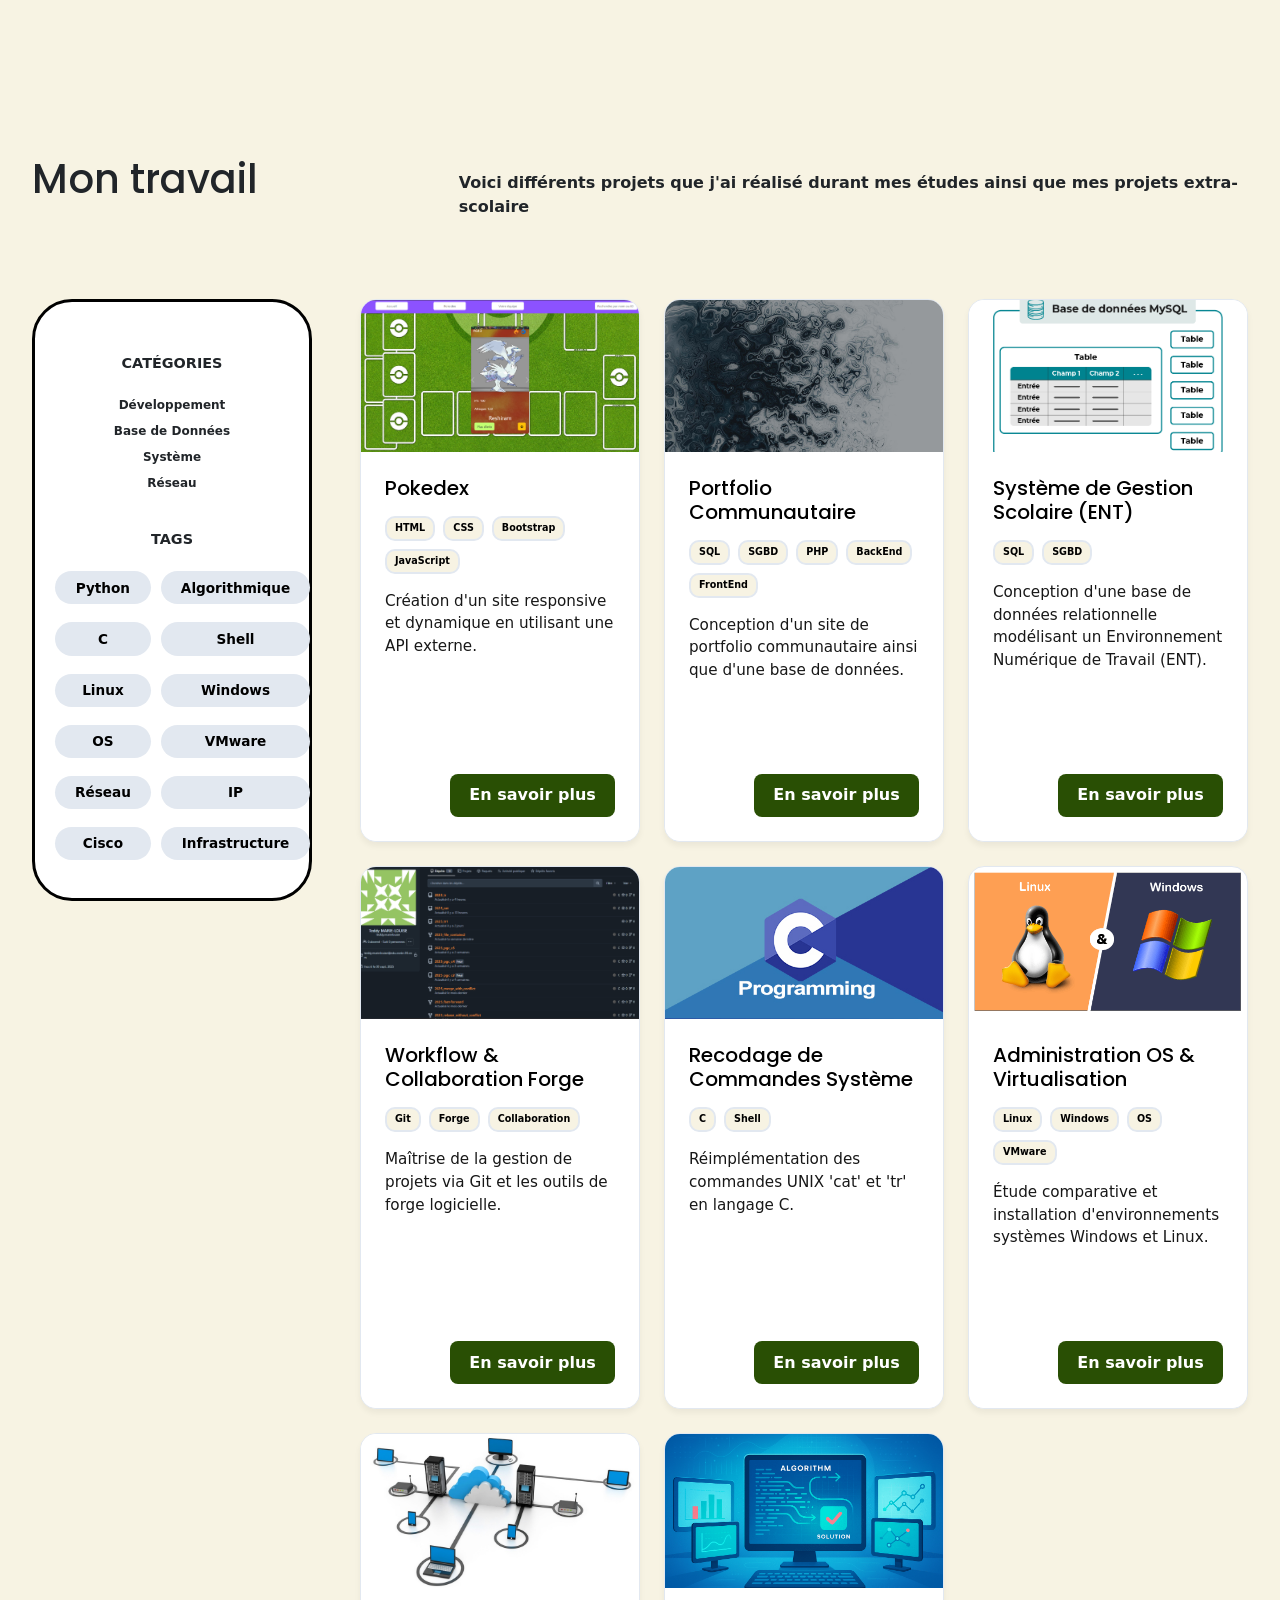
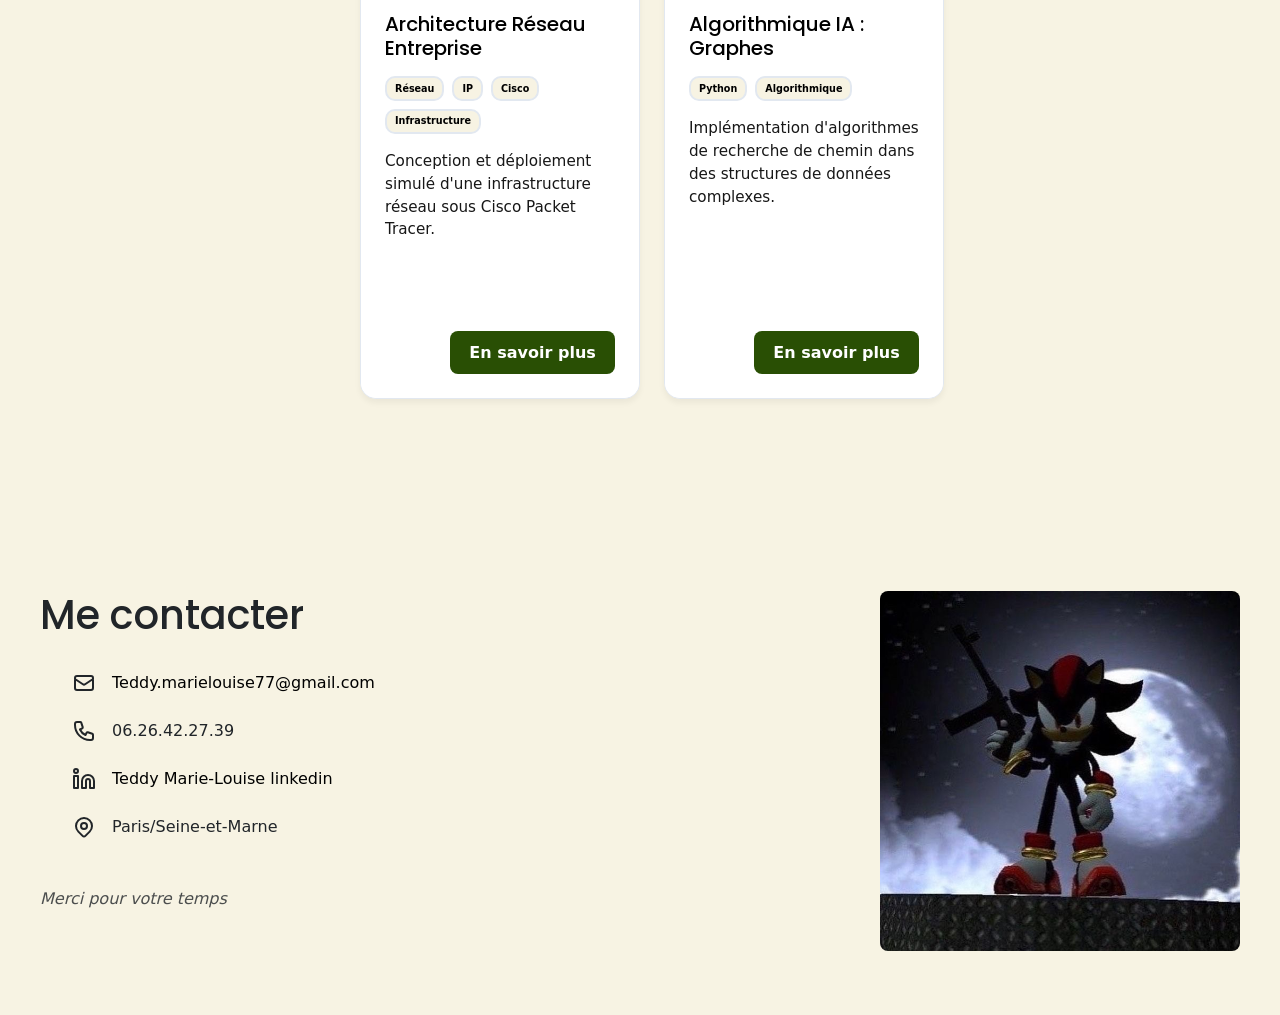
==== commit 4a792126: "no filter btn for pc" ====
--- a/index.html
+++ b/index.html
@@ -97,7 +97,7 @@
 
         <div class="travail-wrapper d-flex flex-column flex-lg-row align-items-start gap-5">
             
-        <button class="btn-infos" type="button" data-bs-toggle="collapse" data-bs-target="#filterCollapse">
+        <button id ="filtre-btn" class="btn-infos" type="button" data-bs-toggle="collapse" data-bs-target="#filterCollapse">
             Afficher les filtres
         </button>
 
--- a/css/style.css
+++ b/css/style.css
@@ -551,6 +551,12 @@
     }
 }
 
+/* Ce style s'applique uniquement aux écrans de 900px ET PLUS */
+@media (min-width: 900px) {
+    #filtre-btn {
+        display: none; /* Le bouton disparaît sur tablette large et ordinateur */
+    }
+}
 
 /* --- Styles spécifiques à la page détails --- */
 
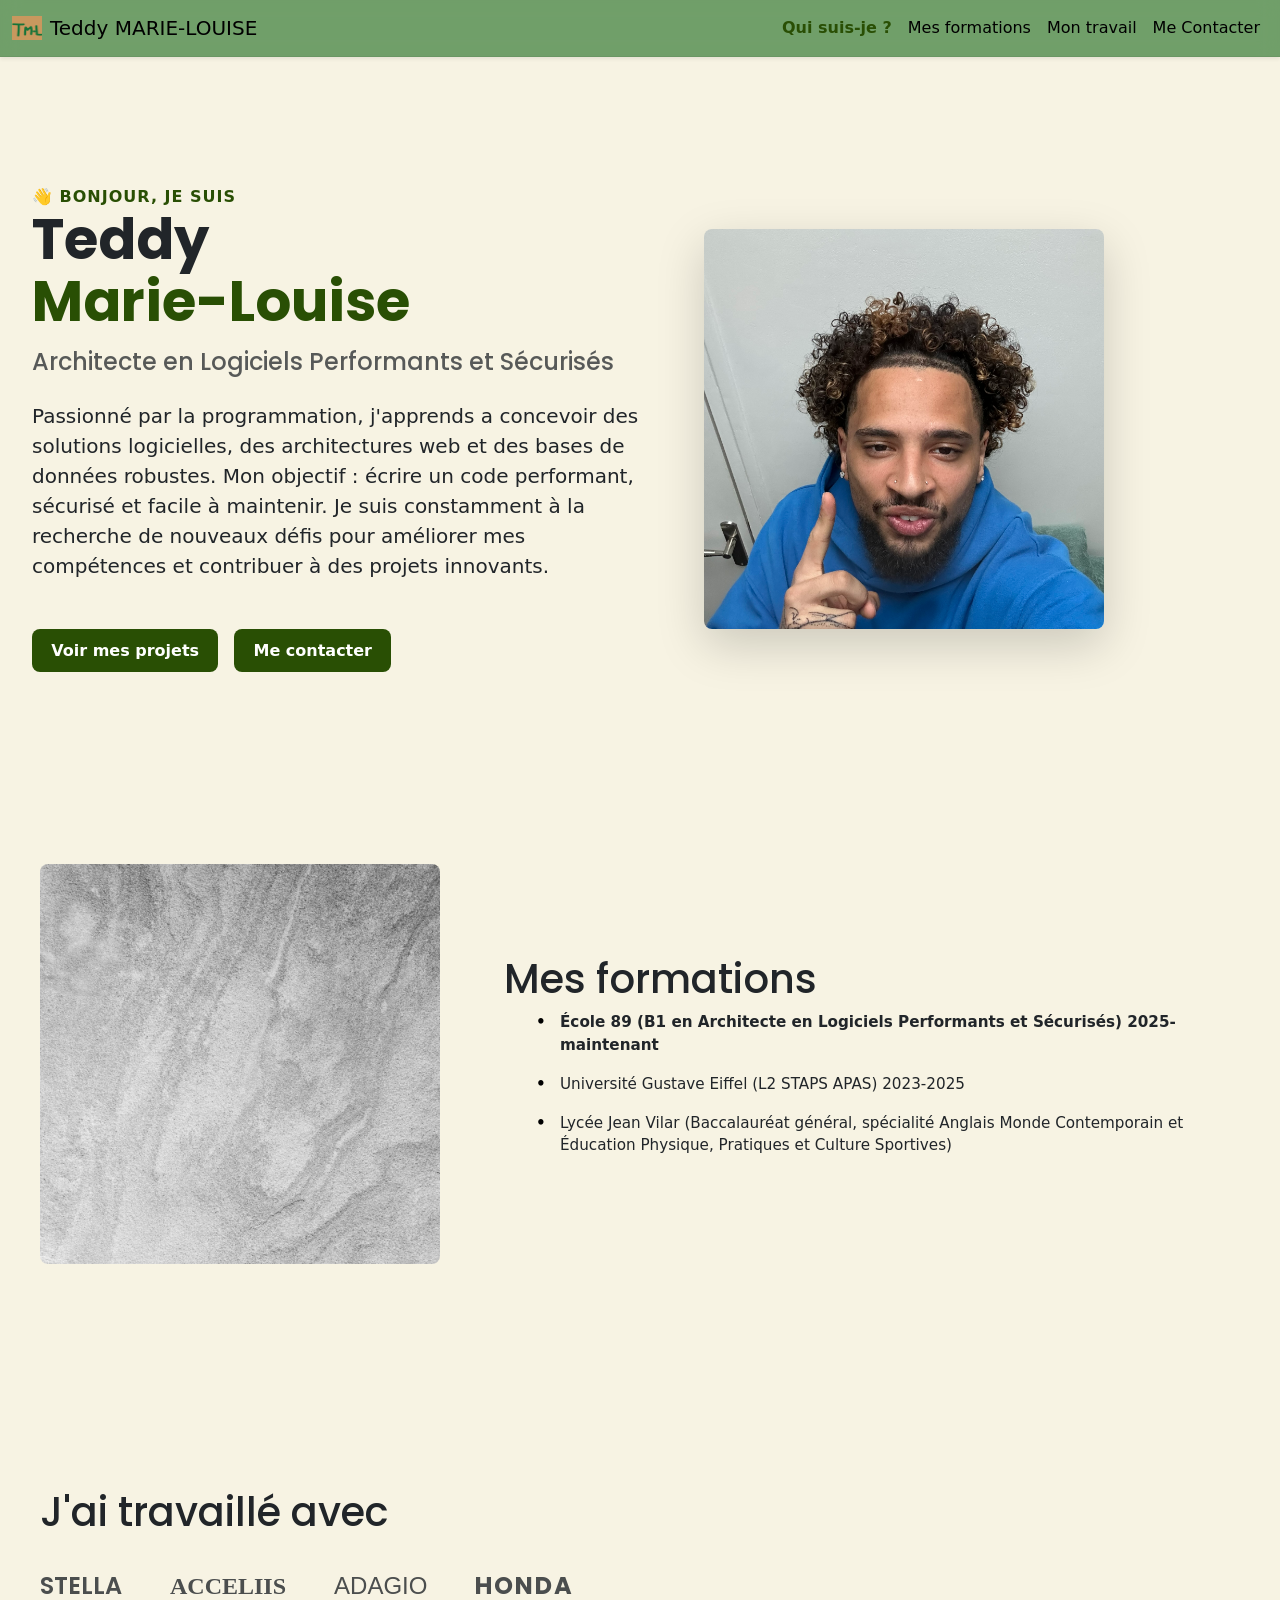
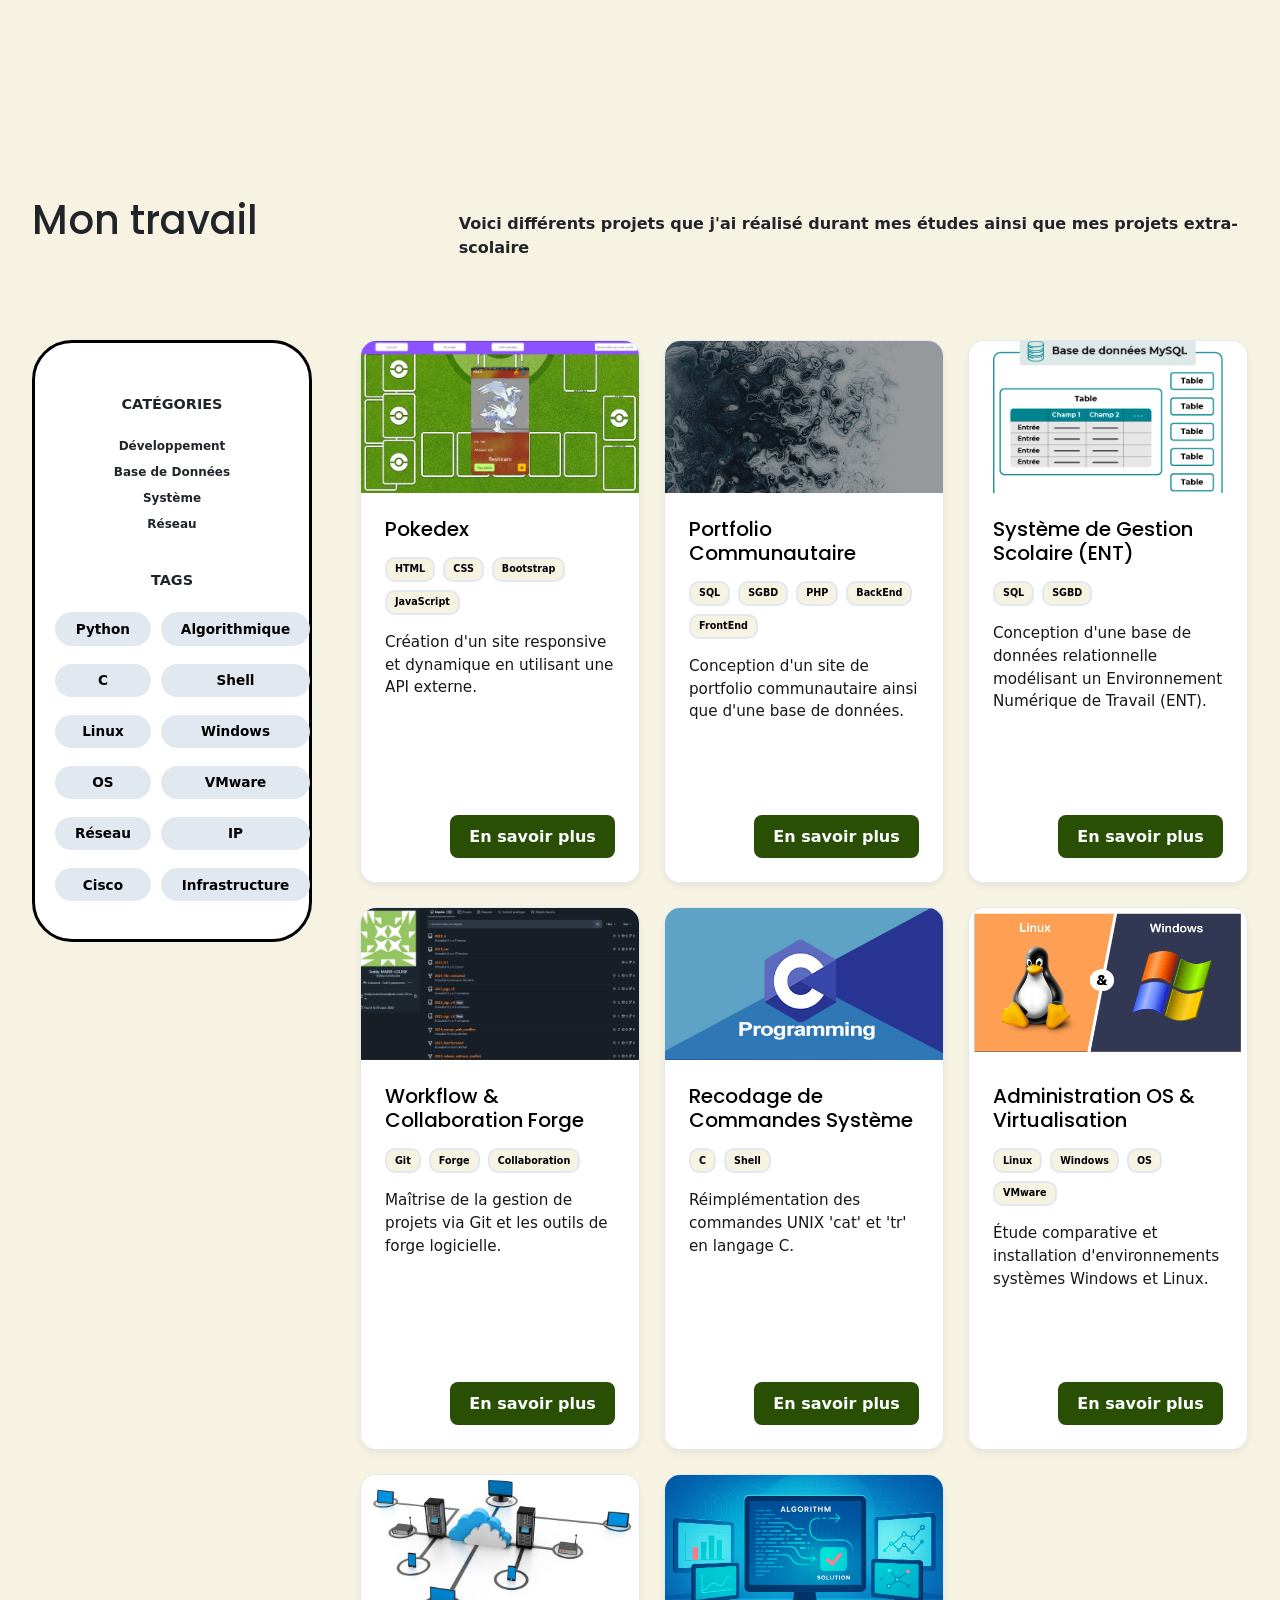
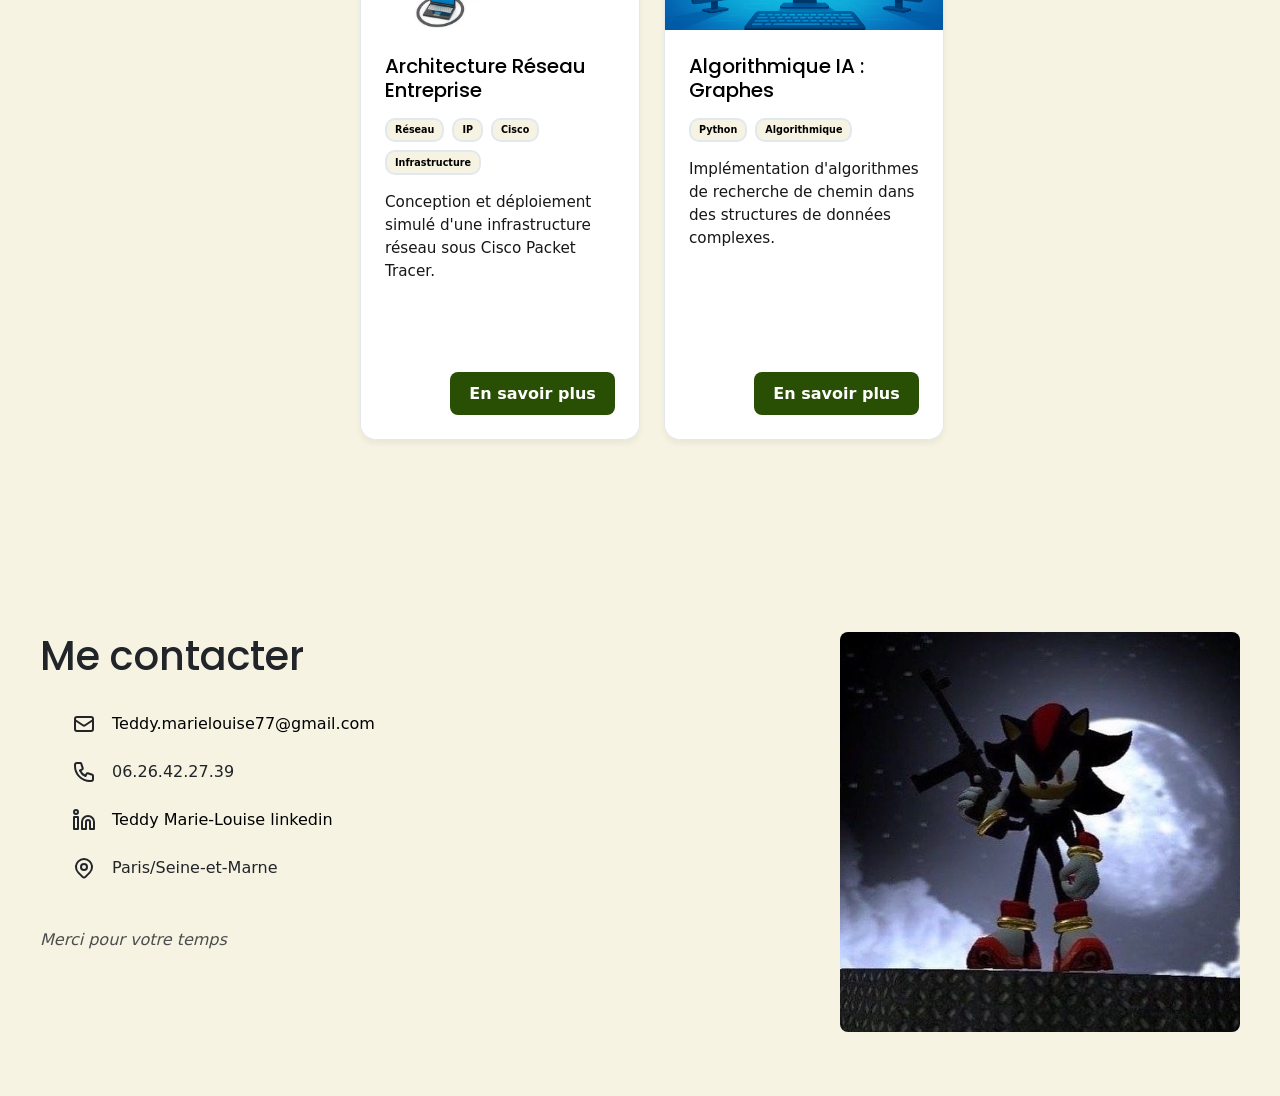
==== commit f0fd4828: "better pics placement" ====
--- a/index.html
+++ b/index.html
@@ -61,7 +61,7 @@
         </div>
     </div>
     <div class="hero-image-wrapper">
-        <img class="profile-img shadow-lg" src="images/IMG_7516.JPEG" alt="Teddy Marie-Louise">
+        <img class="profile-img shadow-lg" src="images/ted_pp_troll.JPEG" alt="Teddy Marie-Louise">
     </div>
 </section>
 
--- a/css/style.css
+++ b/css/style.css
@@ -113,8 +113,9 @@
 
 /* --- Images --- */
 img.profile-img {
-    width: 30%;
-    height: auto;
+    width: 25rem;
+    height: 25rem;
+    object-fit: cover;
     border-radius: 8px;
     object-fit: cover;
 }
@@ -468,7 +469,34 @@
         margin-top: 0.5rem;
         margin-bottom: 1rem;
     }
-    
+
+.hero {
+        display: flex !important;
+        flex-direction: row; 
+        /* 1. Aligne les éléments sur le haut (le sommet du texte et de l'image) */
+        align-items: flex-start; 
+        justify-content: space-between;
+        gap: 1rem;
+        margin-top: 2rem;
+    }
+
+.hero-content {
+        max-width: 70%; /* Ajuste selon tes besoins */
+    }
+
+    .hero-image-wrapper {
+        max-width: 30%;      /* L'image prend le reste de la largeur */
+        display: flex;
+        justify-content: flex-end;
+    }
+
+    img.profile-img {
+        width: 80px;         /* On réduit la taille pour que ça tienne à côté du nom */
+        height: 80px;
+        object-fit: cover;
+    }
+
+
     .hero h1 {
         font-size: 1.5rem;
     }
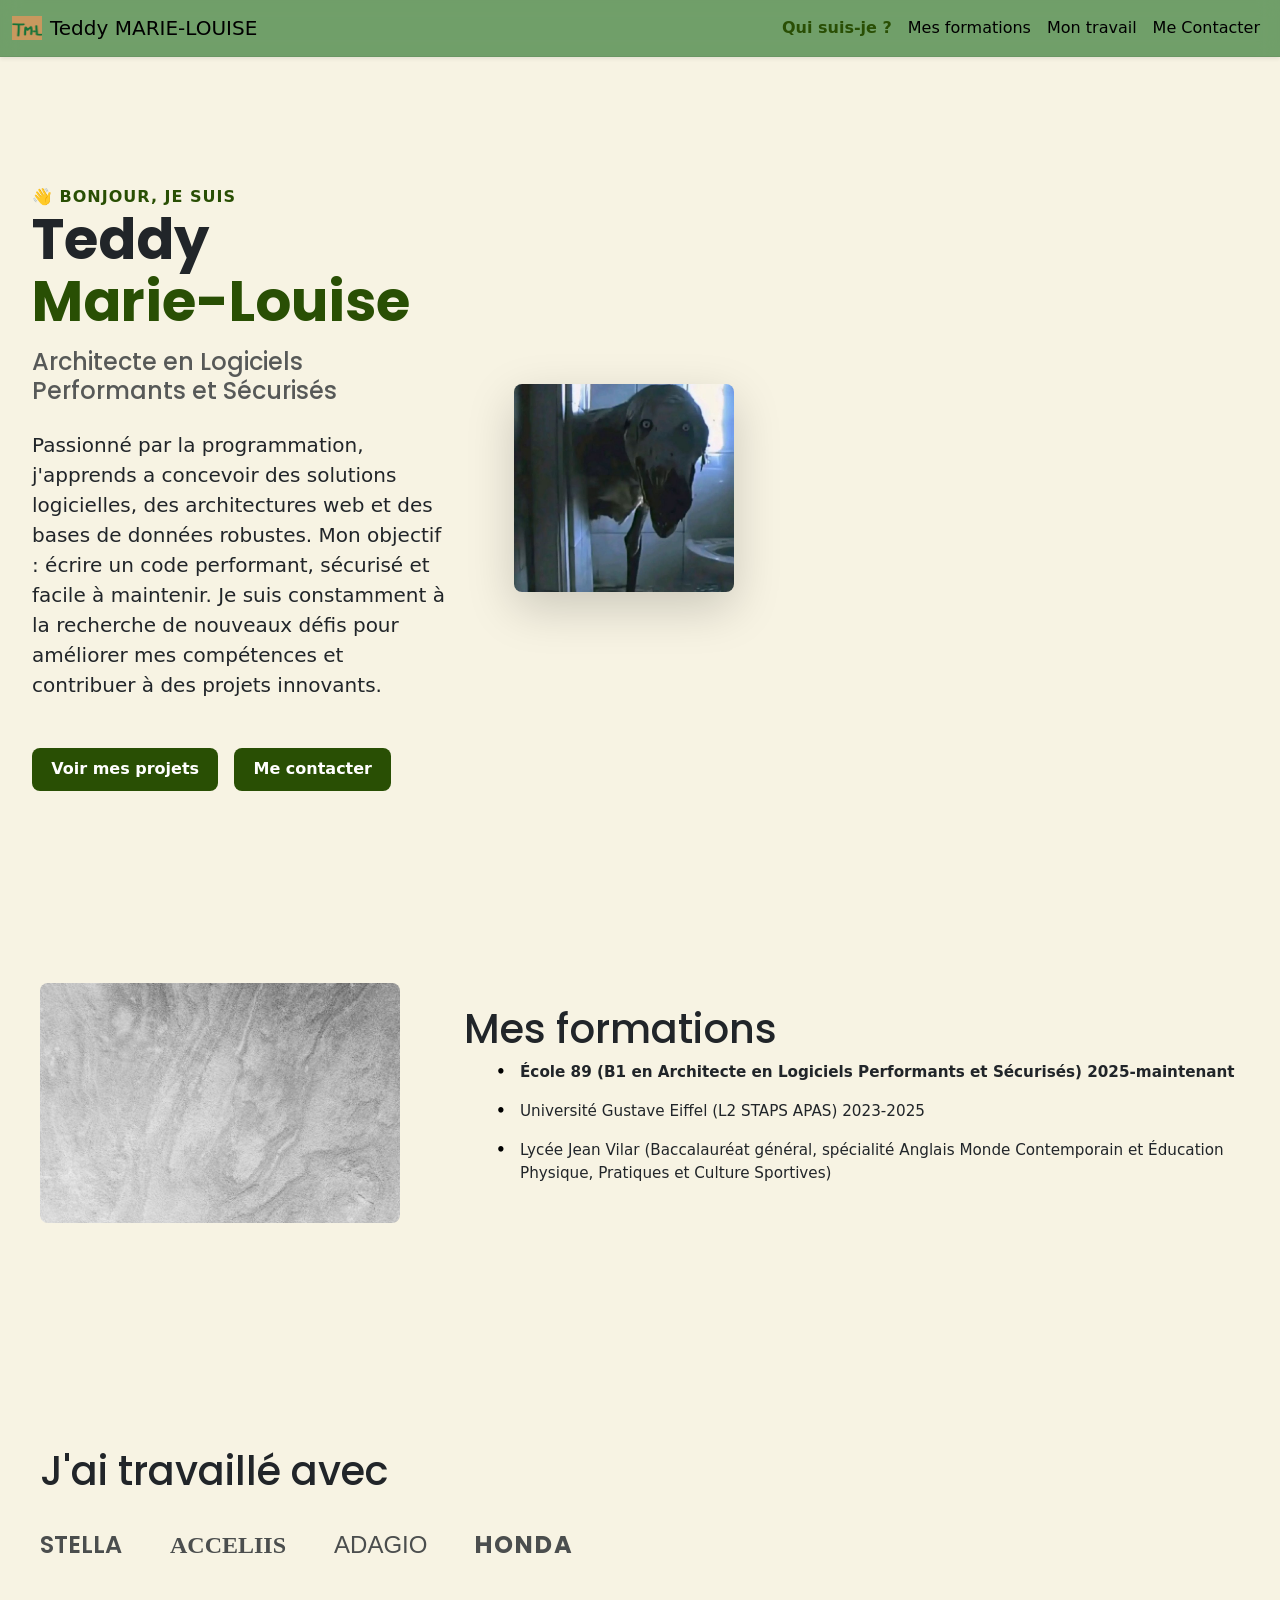
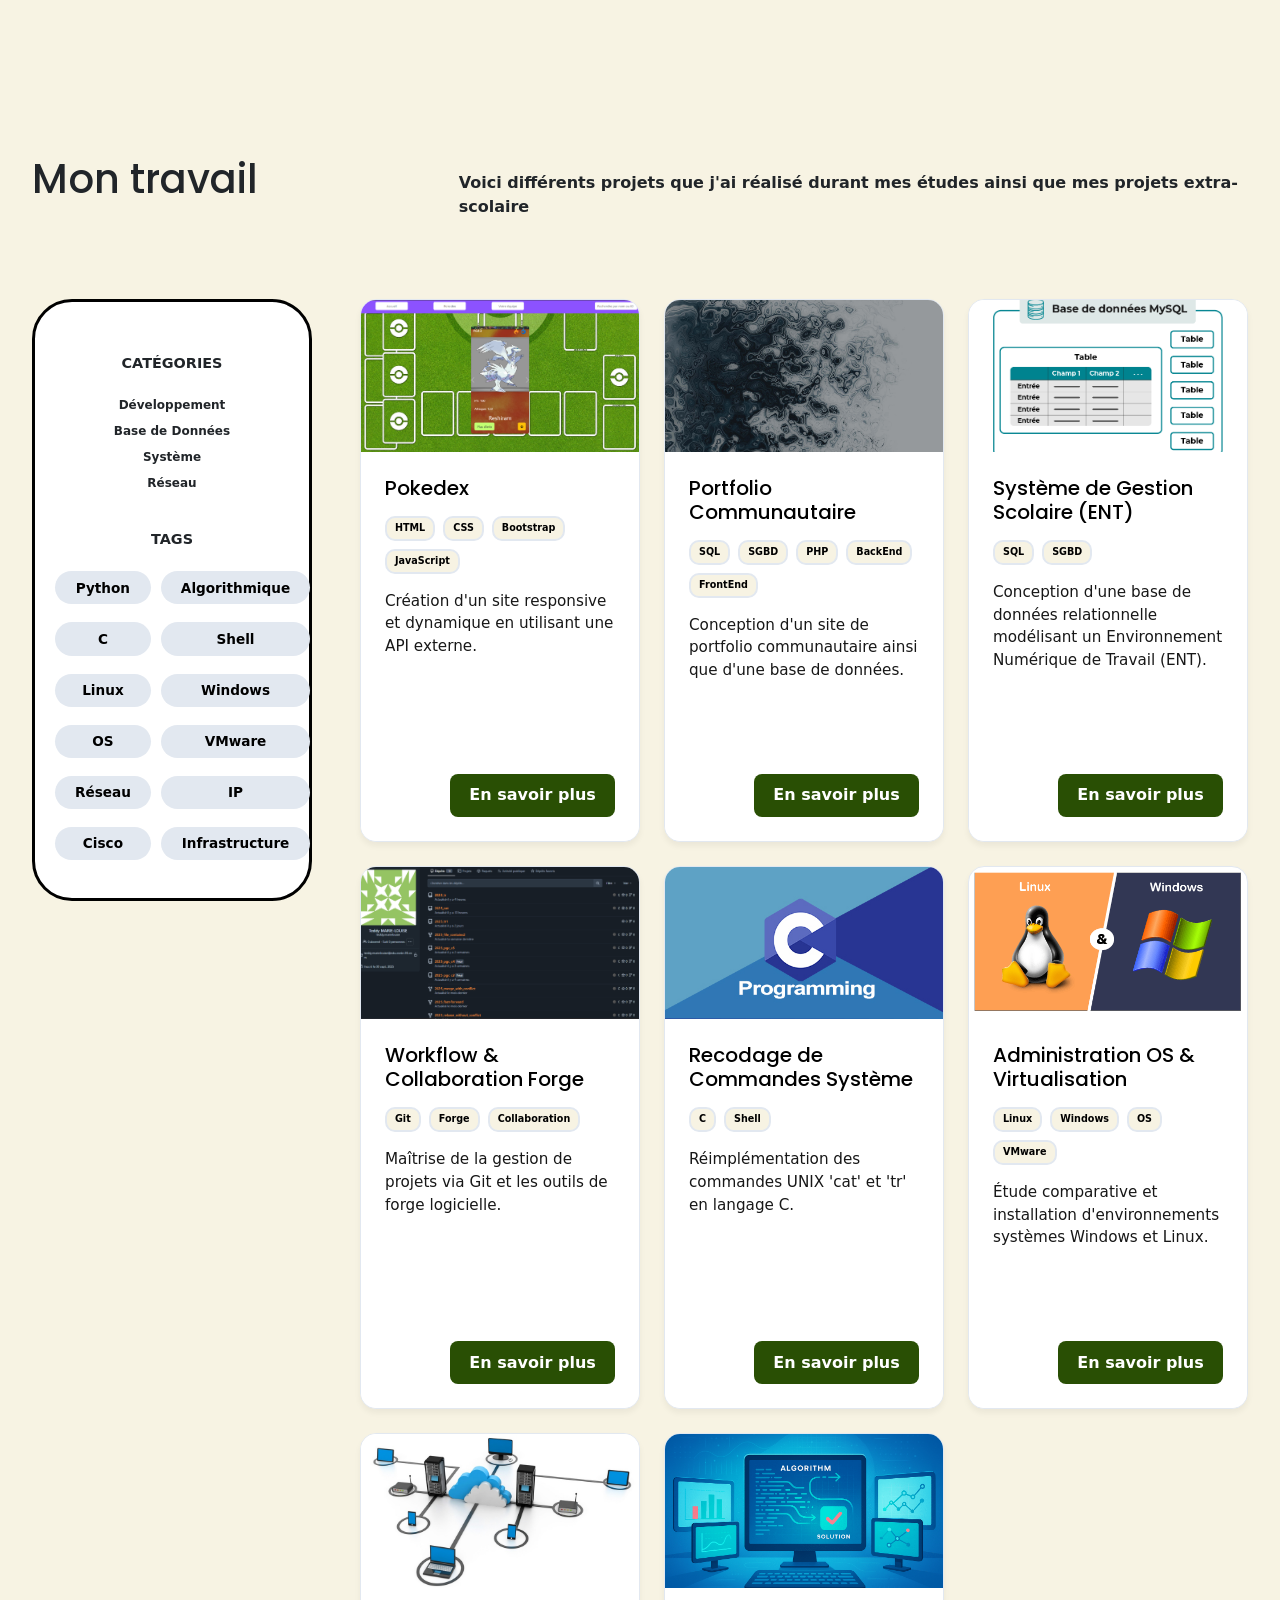
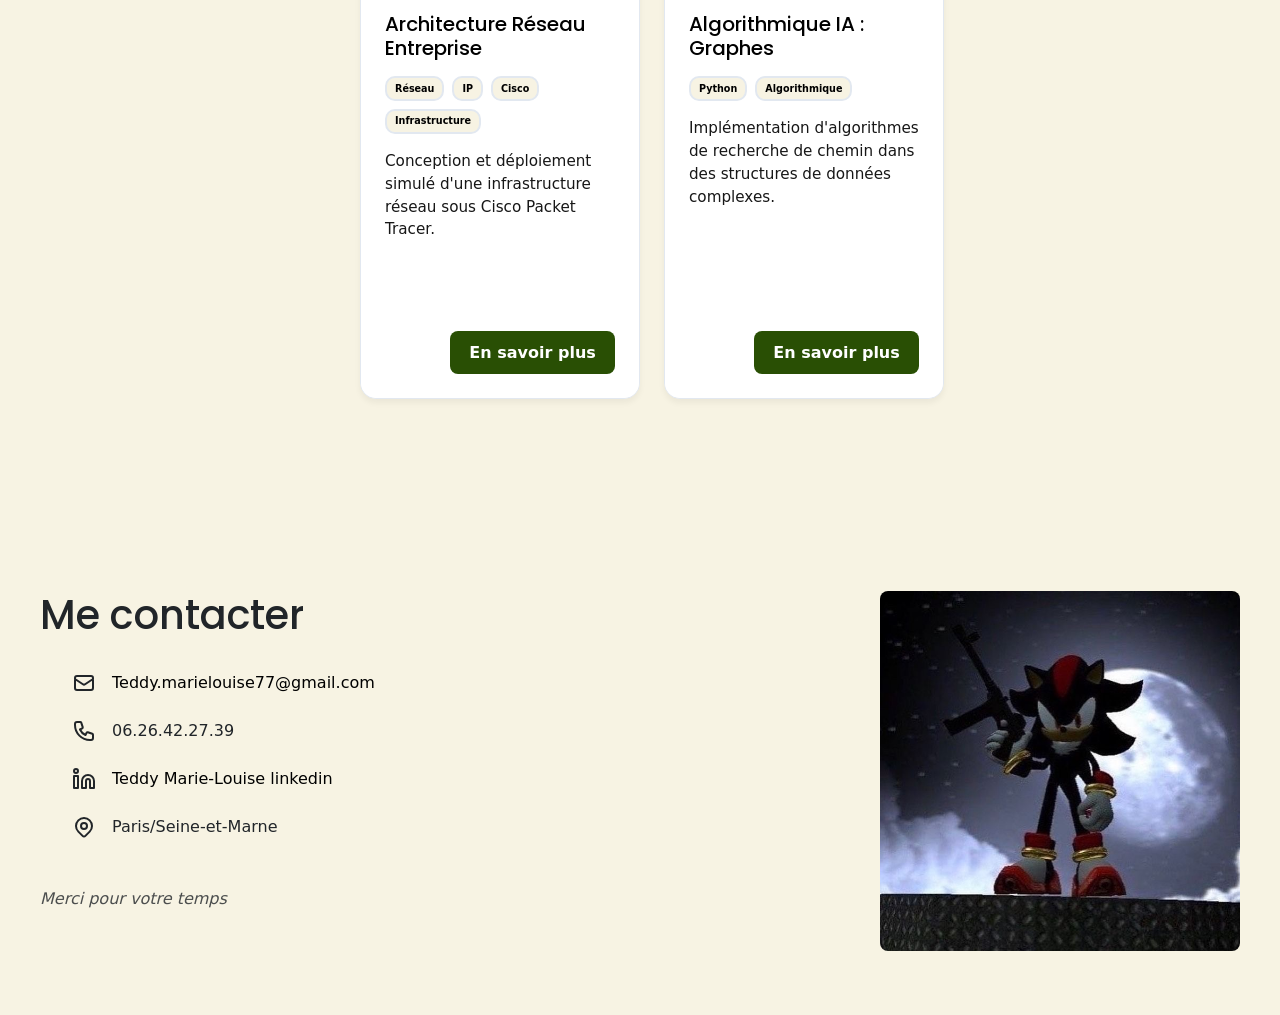
==== commit 1e50aa33: "Revert "better pics placement" This reverts commit f0fd4828afeeac81c5c83787b4caf3ec96ca1c53." ====
--- a/index.html
+++ b/index.html
@@ -61,7 +61,7 @@
         </div>
     </div>
     <div class="hero-image-wrapper">
-        <img class="profile-img shadow-lg" src="images/ted_pp_troll.JPEG" alt="Teddy Marie-Louise">
+        <img class="profile-img shadow-lg" src="images/IMG_7516.JPEG" alt="Teddy Marie-Louise">
     </div>
 </section>
 
--- a/css/style.css
+++ b/css/style.css
@@ -113,9 +113,8 @@
 
 /* --- Images --- */
 img.profile-img {
-    width: 25rem;
-    height: 25rem;
-    object-fit: cover;
+    width: 30%;
+    height: auto;
     border-radius: 8px;
     object-fit: cover;
 }
@@ -469,34 +468,7 @@
         margin-top: 0.5rem;
         margin-bottom: 1rem;
     }
-
-.hero {
-        display: flex !important;
-        flex-direction: row; 
-        /* 1. Aligne les éléments sur le haut (le sommet du texte et de l'image) */
-        align-items: flex-start; 
-        justify-content: space-between;
-        gap: 1rem;
-        margin-top: 2rem;
-    }
-
-.hero-content {
-        max-width: 70%; /* Ajuste selon tes besoins */
-    }
-
-    .hero-image-wrapper {
-        max-width: 30%;      /* L'image prend le reste de la largeur */
-        display: flex;
-        justify-content: flex-end;
-    }
-
-    img.profile-img {
-        width: 80px;         /* On réduit la taille pour que ça tienne à côté du nom */
-        height: 80px;
-        object-fit: cover;
-    }
-
-
+    
     .hero h1 {
         font-size: 1.5rem;
     }
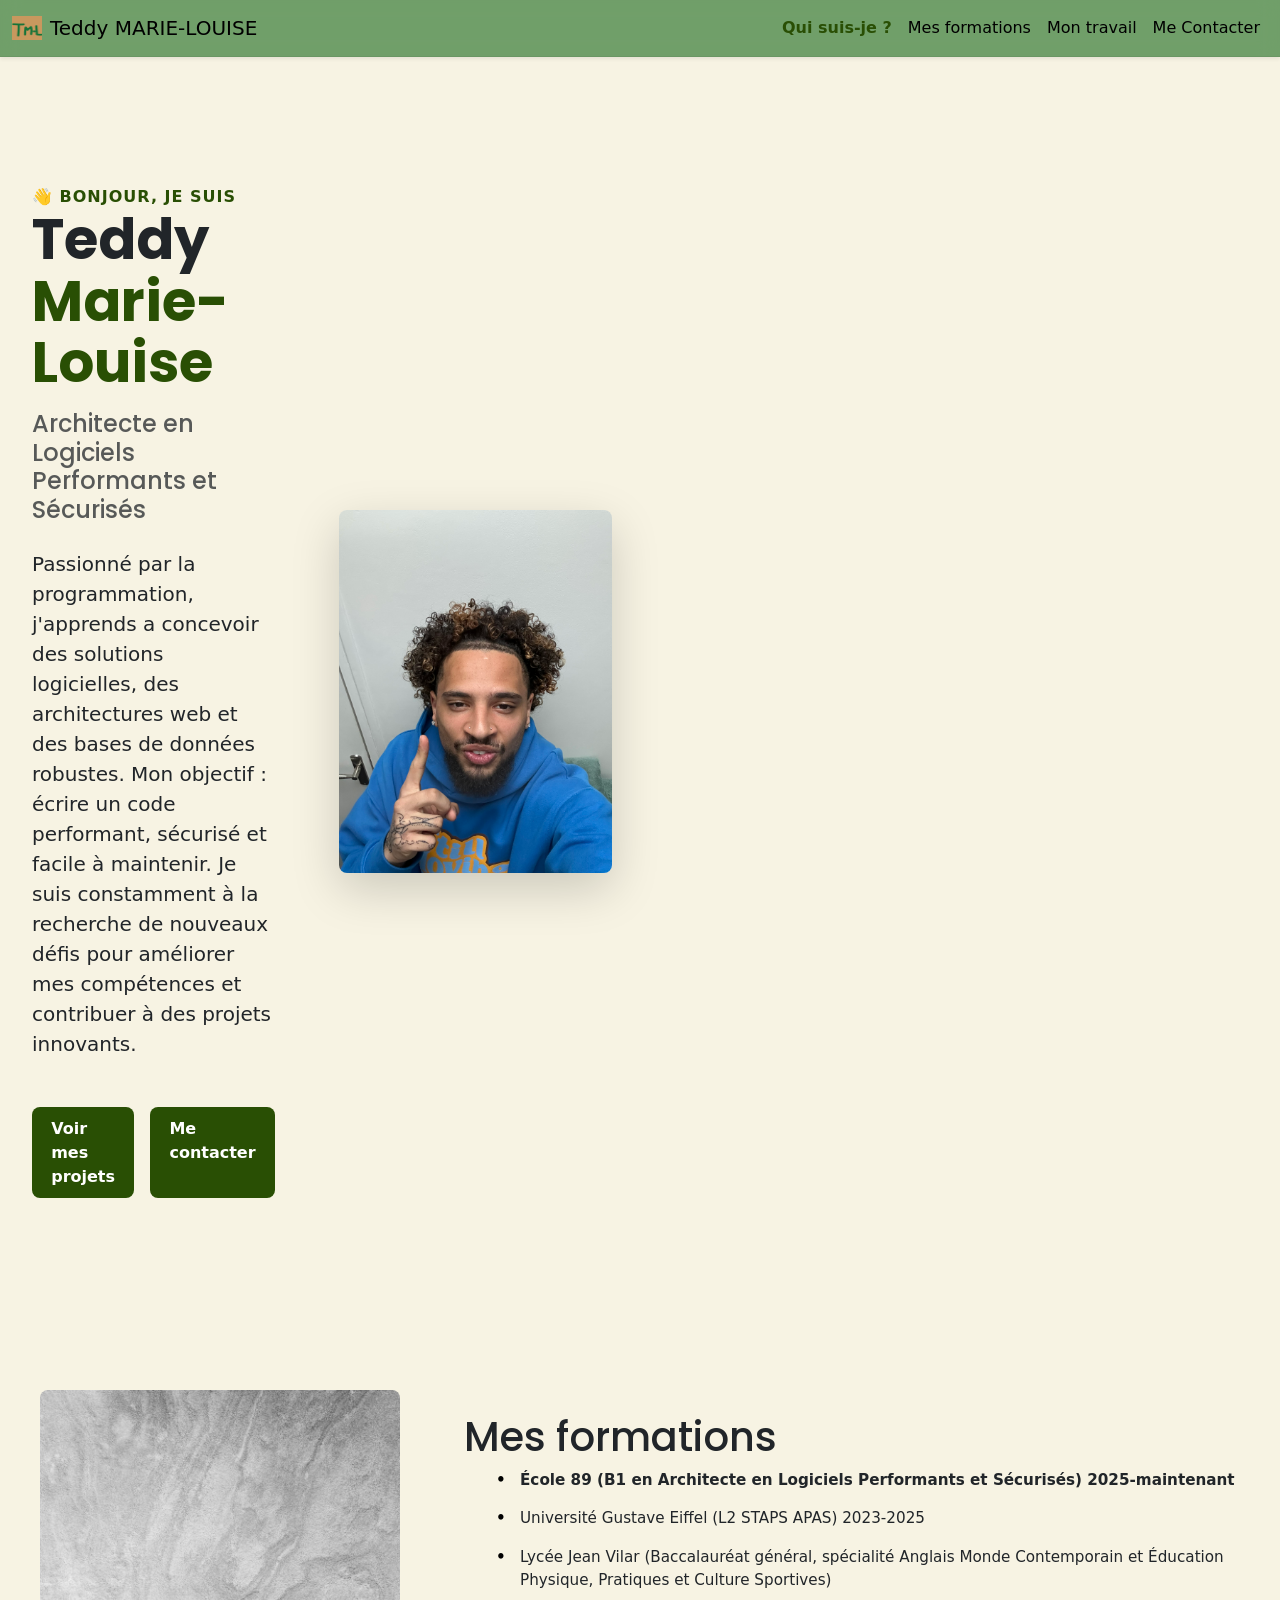
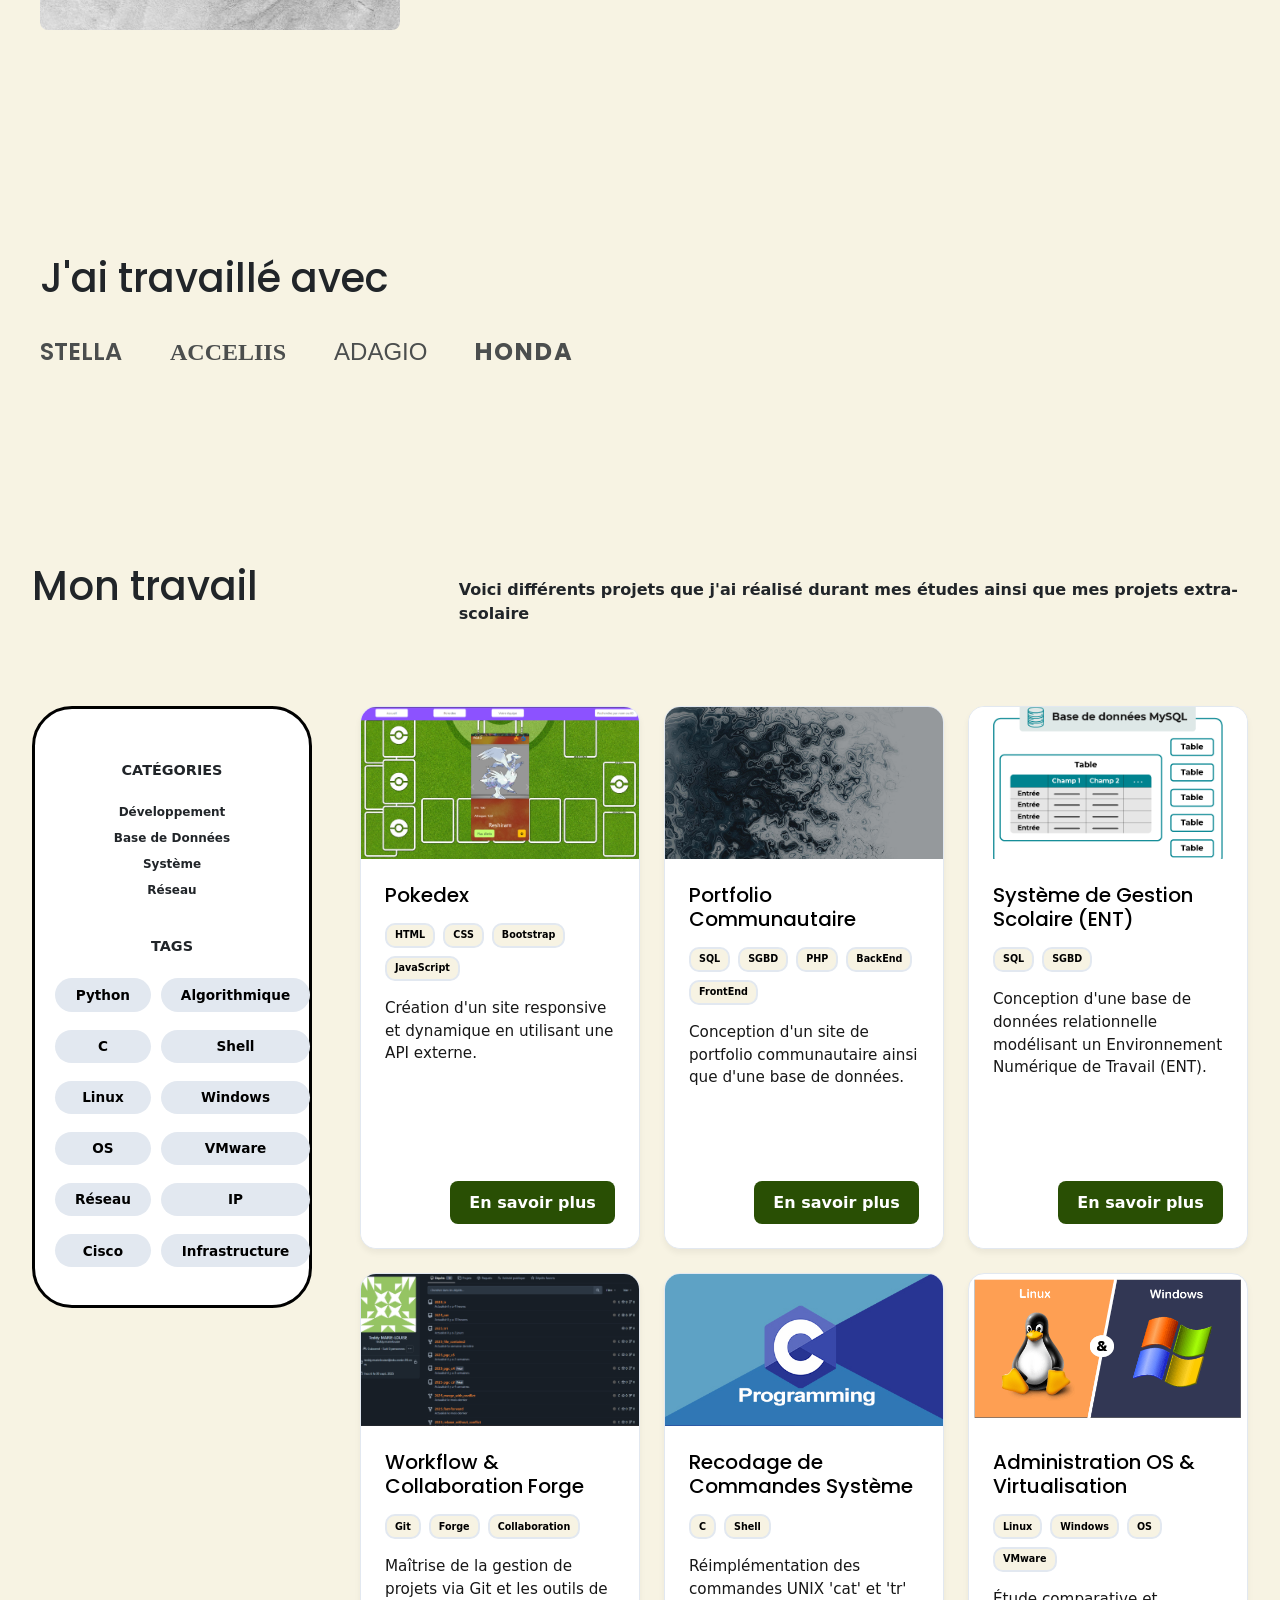
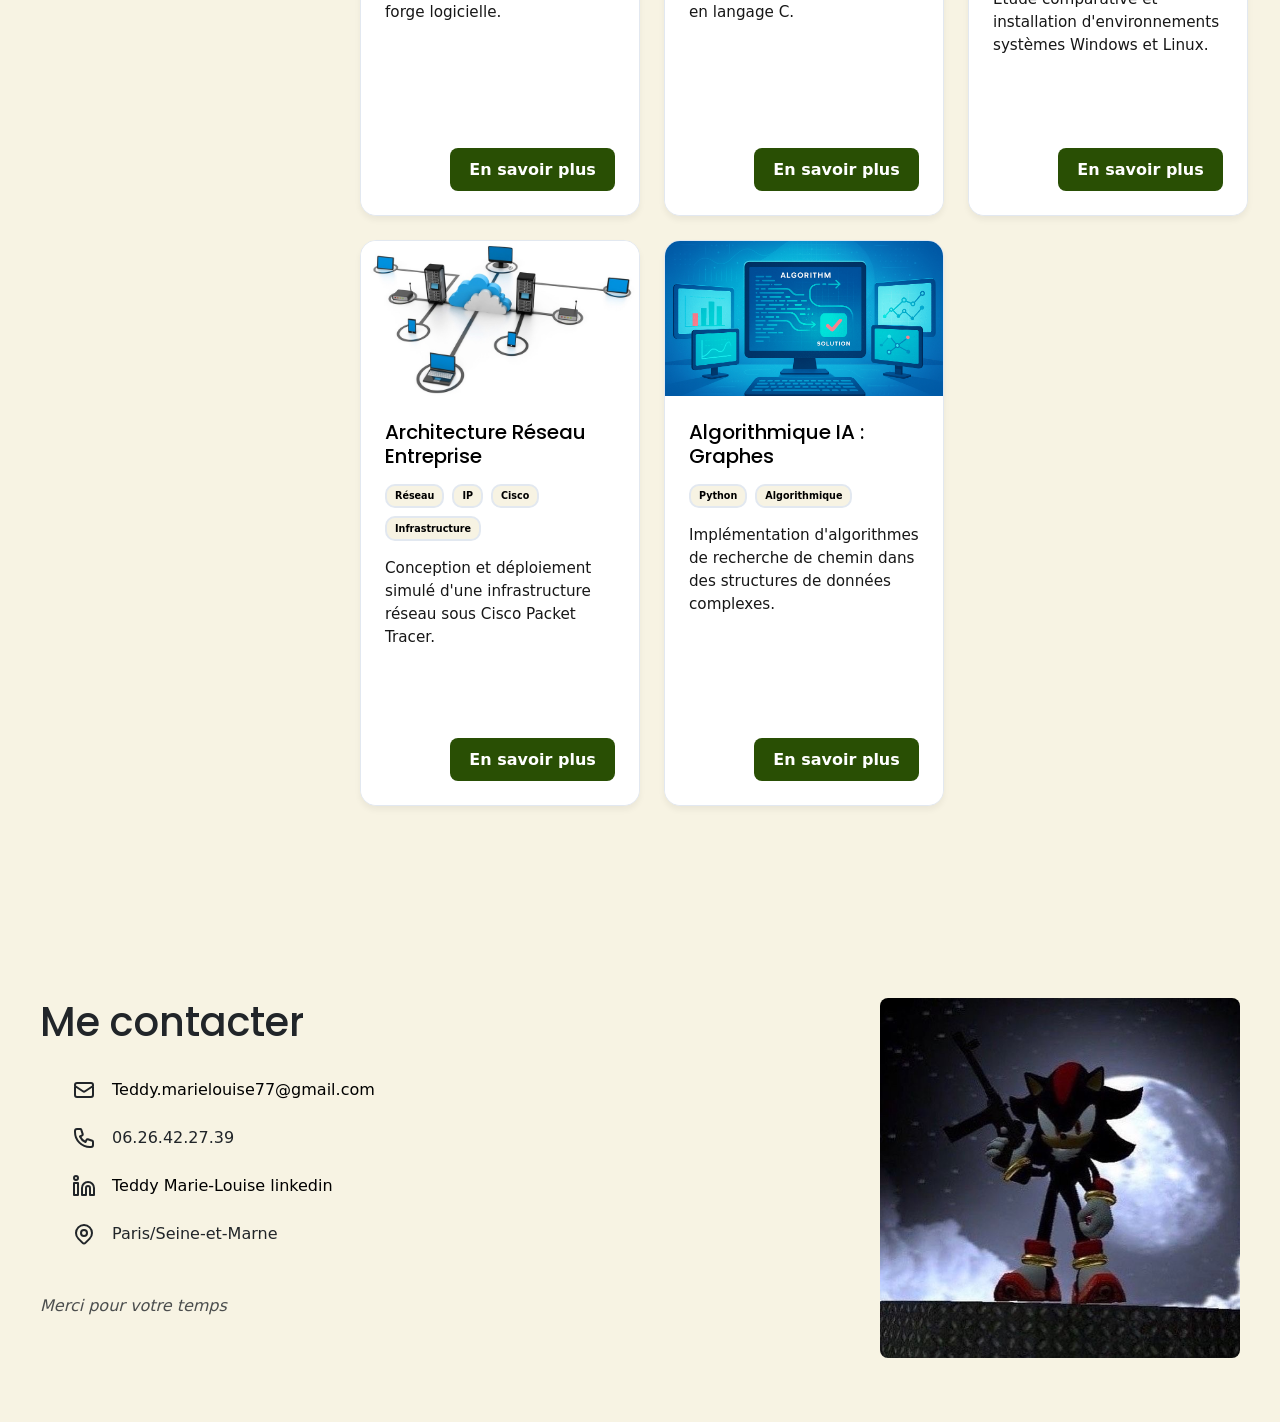
==== commit 21ac8048: "ted_troll" ====
--- a/index.html
+++ b/index.html
@@ -61,7 +61,7 @@
         </div>
     </div>
     <div class="hero-image-wrapper">
-        <img class="profile-img shadow-lg" src="images/IMG_7516.JPEG" alt="Teddy Marie-Louise">
+        <img class="profile-img shadow-lg" src="images/ted-troll.JPEG" alt="Teddy Marie-Louise">
     </div>
 </section>
 
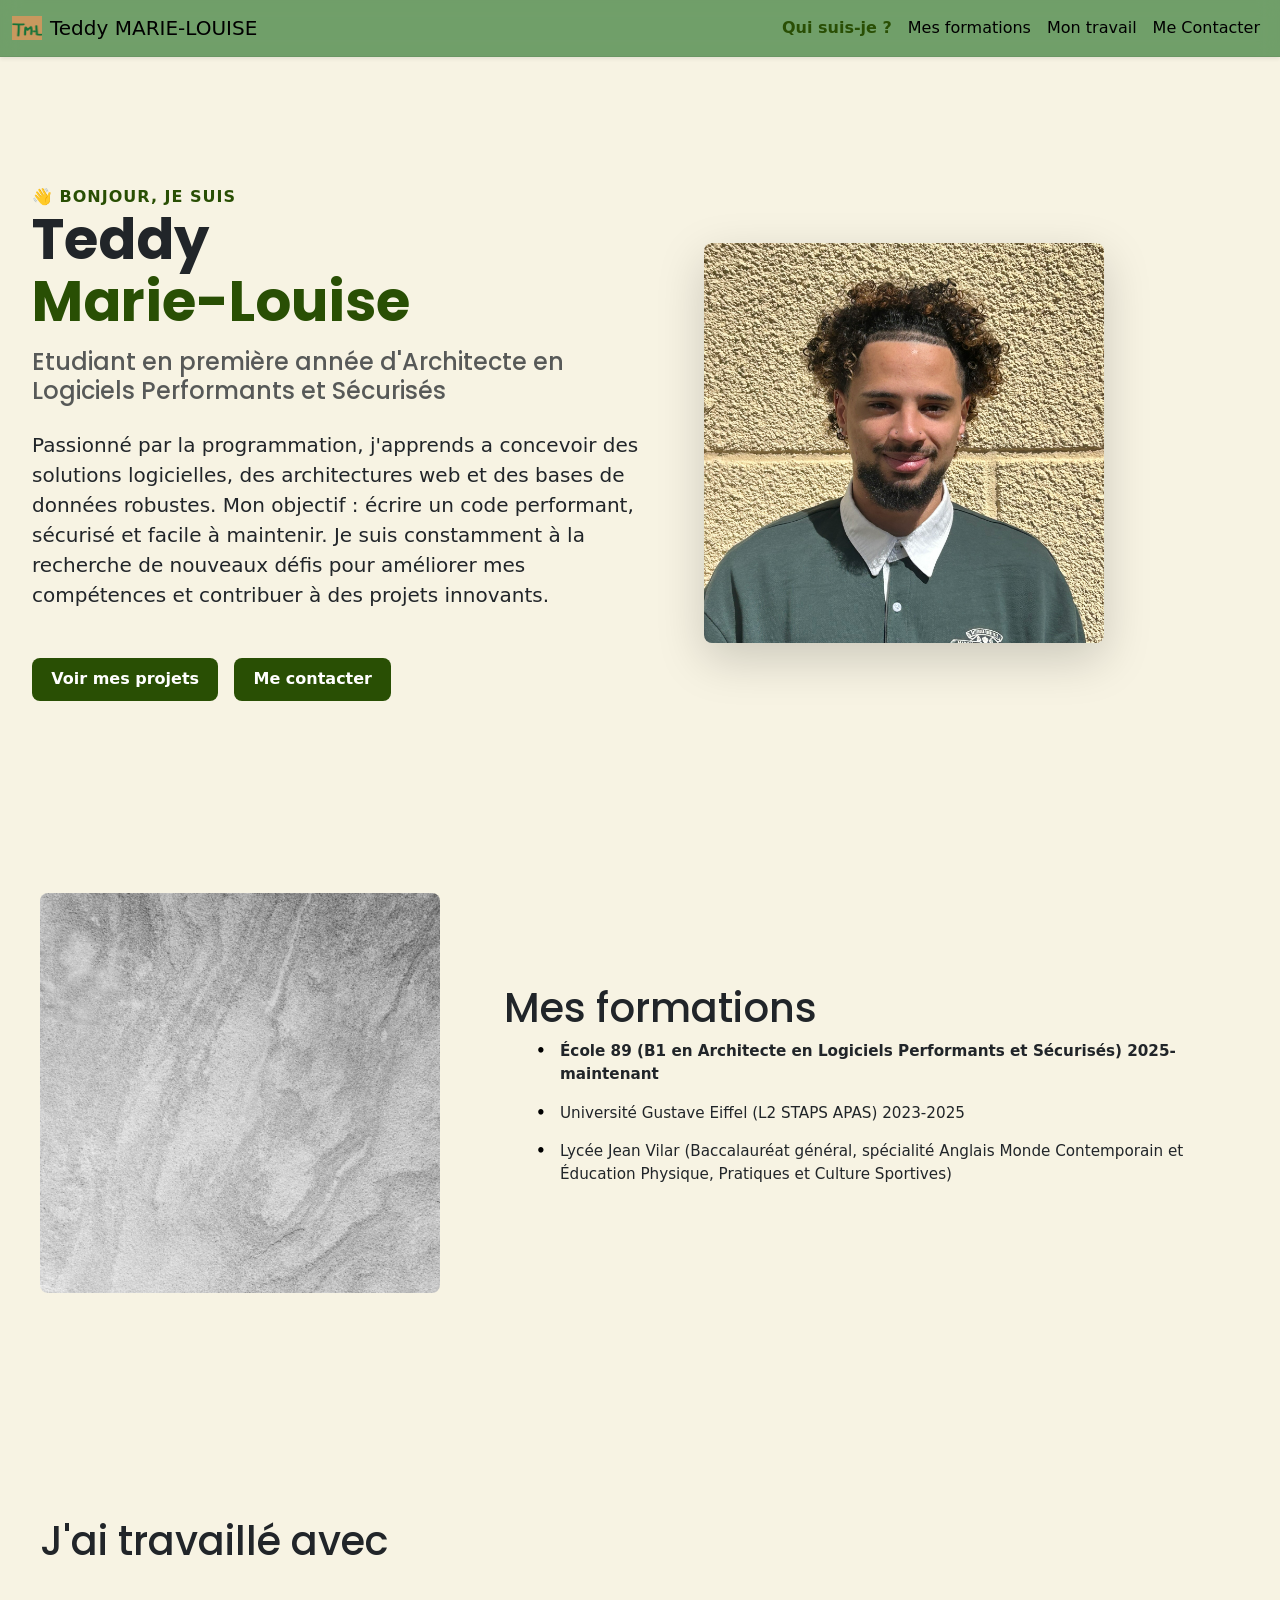
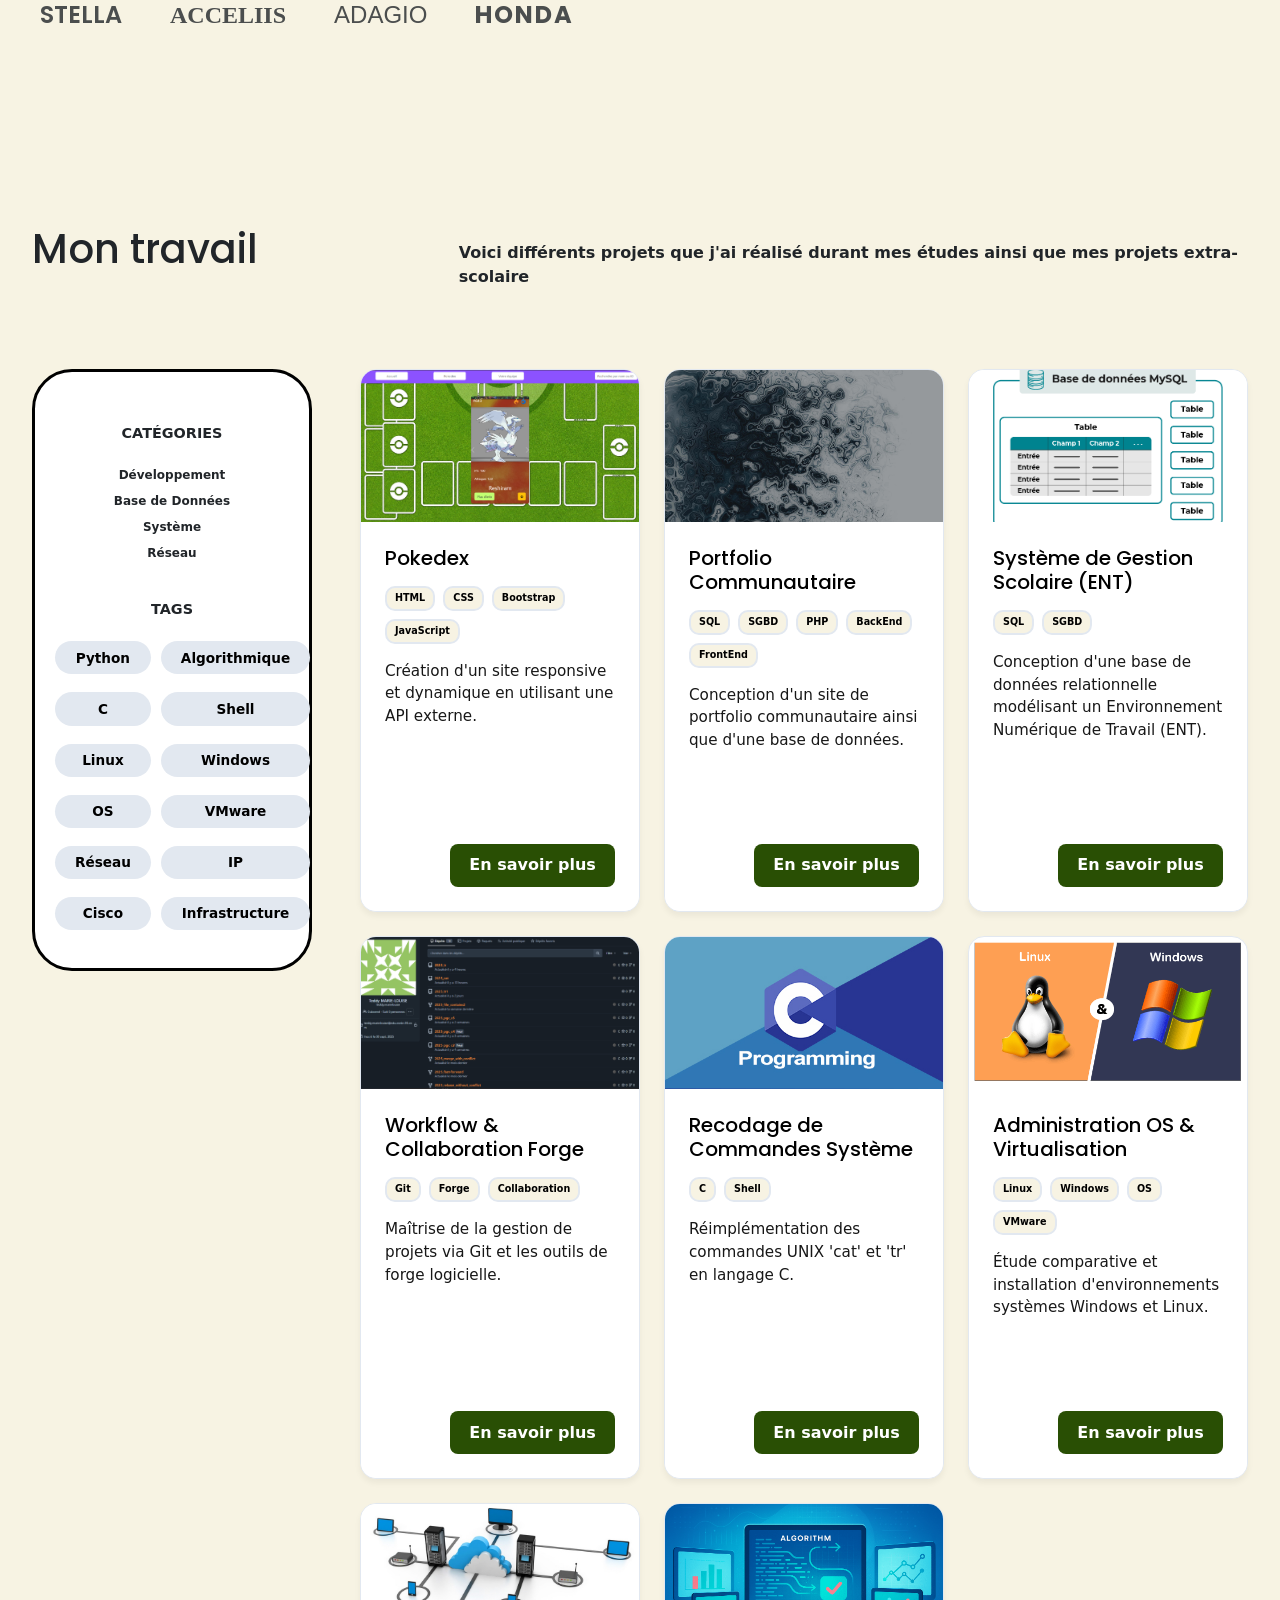
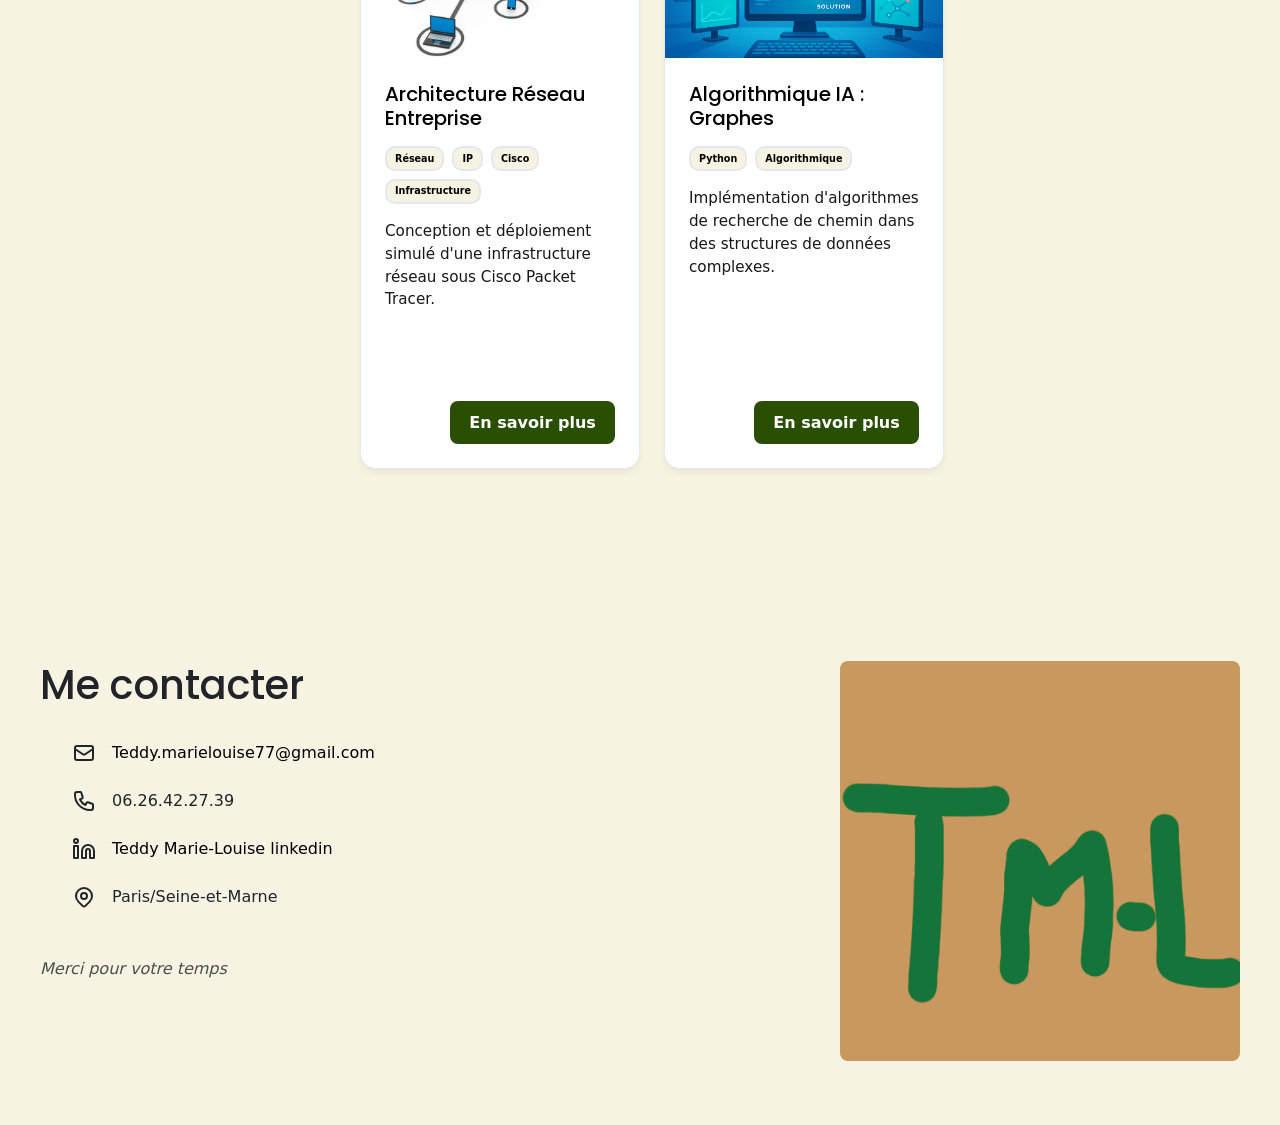
==== commit e077a394: "better pp" ====
--- a/index.html
+++ b/index.html
@@ -50,7 +50,7 @@
     <div class="hero-content">
         <span id="greeting">👋 Bonjour, je suis</span>
         <h1 class="display-3 fw-bold mb-3">Teddy<br><span style="color: var(--accent-color);">Marie-Louise</span></h1>
-        <h2 class="h4 mb-4 text-muted">Architecte en Logiciels Performants et Sécurisés</h2>
+        <h2 class="h4 mb-4 text-muted">Etudiant en première année d'Architecte en Logiciels Performants et Sécurisés</h2>
         <p class="lead mb-5">
             <strong>Passionné par la programmation, j'apprends a concevoir des solutions logicielles, des architectures web et des bases de données robustes. Mon objectif : écrire un code performant, sécurisé et facile à maintenir. Je suis constamment à la recherche de nouveaux défis pour améliorer mes compétences et contribuer à des projets innovants.
             </strong>
@@ -61,7 +61,7 @@
         </div>
     </div>
     <div class="hero-image-wrapper">
-        <img class="profile-img shadow-lg" src="images/ted-troll.JPEG" alt="Teddy Marie-Louise">
+        <img class="profile-img shadow-lg" src="images/IMG_7513.JPEG" alt="Teddy Marie-Louise">
     </div>
 </section>
 
@@ -147,7 +147,7 @@
             </ul>
             <p class="merci">Merci pour votre temps</p>
         </div>
-        <img class="profile-img" src="images/IMG_7290.JPEG" alt="photo 1">
+        <img class="profile-img" src="images/Ted_logo.png" alt="photo 1">
 
     </section>
 
@@ -172,8 +172,8 @@
                     <div class="project-constraints-bubble">
                         <p id="modalConstraints" class="mb-0"></p>
                     </div>
-                    <h4 class="h5 fw-bold mb-2 mt-4">Liens github</h4>
-                    <p id="modalGithubLinks" class="text-decoration-underline"></p>
+                    <!-- <h4 class="h5 fw-bold mb-2 mt-4">Liens github</h4>
+                    <p id="modalGithubLinks" class="text-decoration-underline"></p> -->
                 </div>
             </div>
         </div>
--- a/css/style.css
+++ b/css/style.css
@@ -113,8 +113,9 @@
 
 /* --- Images --- */
 img.profile-img {
-    width: 30%;
-    height: auto;
+    width: 25rem;
+    height: 25rem;
+    object-fit: cover;
     border-radius: 8px;
     object-fit: cover;
 }
@@ -468,9 +469,43 @@
         margin-top: 0.5rem;
         margin-bottom: 1rem;
     }
-    
-    .hero h1 {
-        font-size: 1.5rem;
+
+.hero {
+        display: grid !important;
+        /* On crée 2 colonnes : une large pour le texte, une auto pour l'image */
+        grid-template-columns: 1fr auto; 
+        gap: 0.5rem;
+        align-items: start; /* Aligne le haut de l'image avec le haut du texte */
+    }
+
+.hero-content {
+        display: contents; /* Supprime la barrière de la div pour la grille */
+    }
+
+    #greeting, .hero h2, .hero p, .hero-buttons {
+        grid-column: 1 / -1; 
+        width: 100%;
+    }
+
+.hero-image-wrapper {
+        grid-column: 2;
+        /* On ajuste la position pour qu'elle soit sur la même ligne que le H1 */
+        grid-row: 2; 
+        display: flex;
+        justify-content: flex-end;
+    }
+
+img.profile-img {
+        width: 70px;
+        height: 70px;
+        border-radius: 50%;
+    }
+
+
+.hero h1 {
+        grid-column: 1;
+        font-size: 1.8rem;
+        margin-top: 0;
     }
 
     .hero .subtitle {
